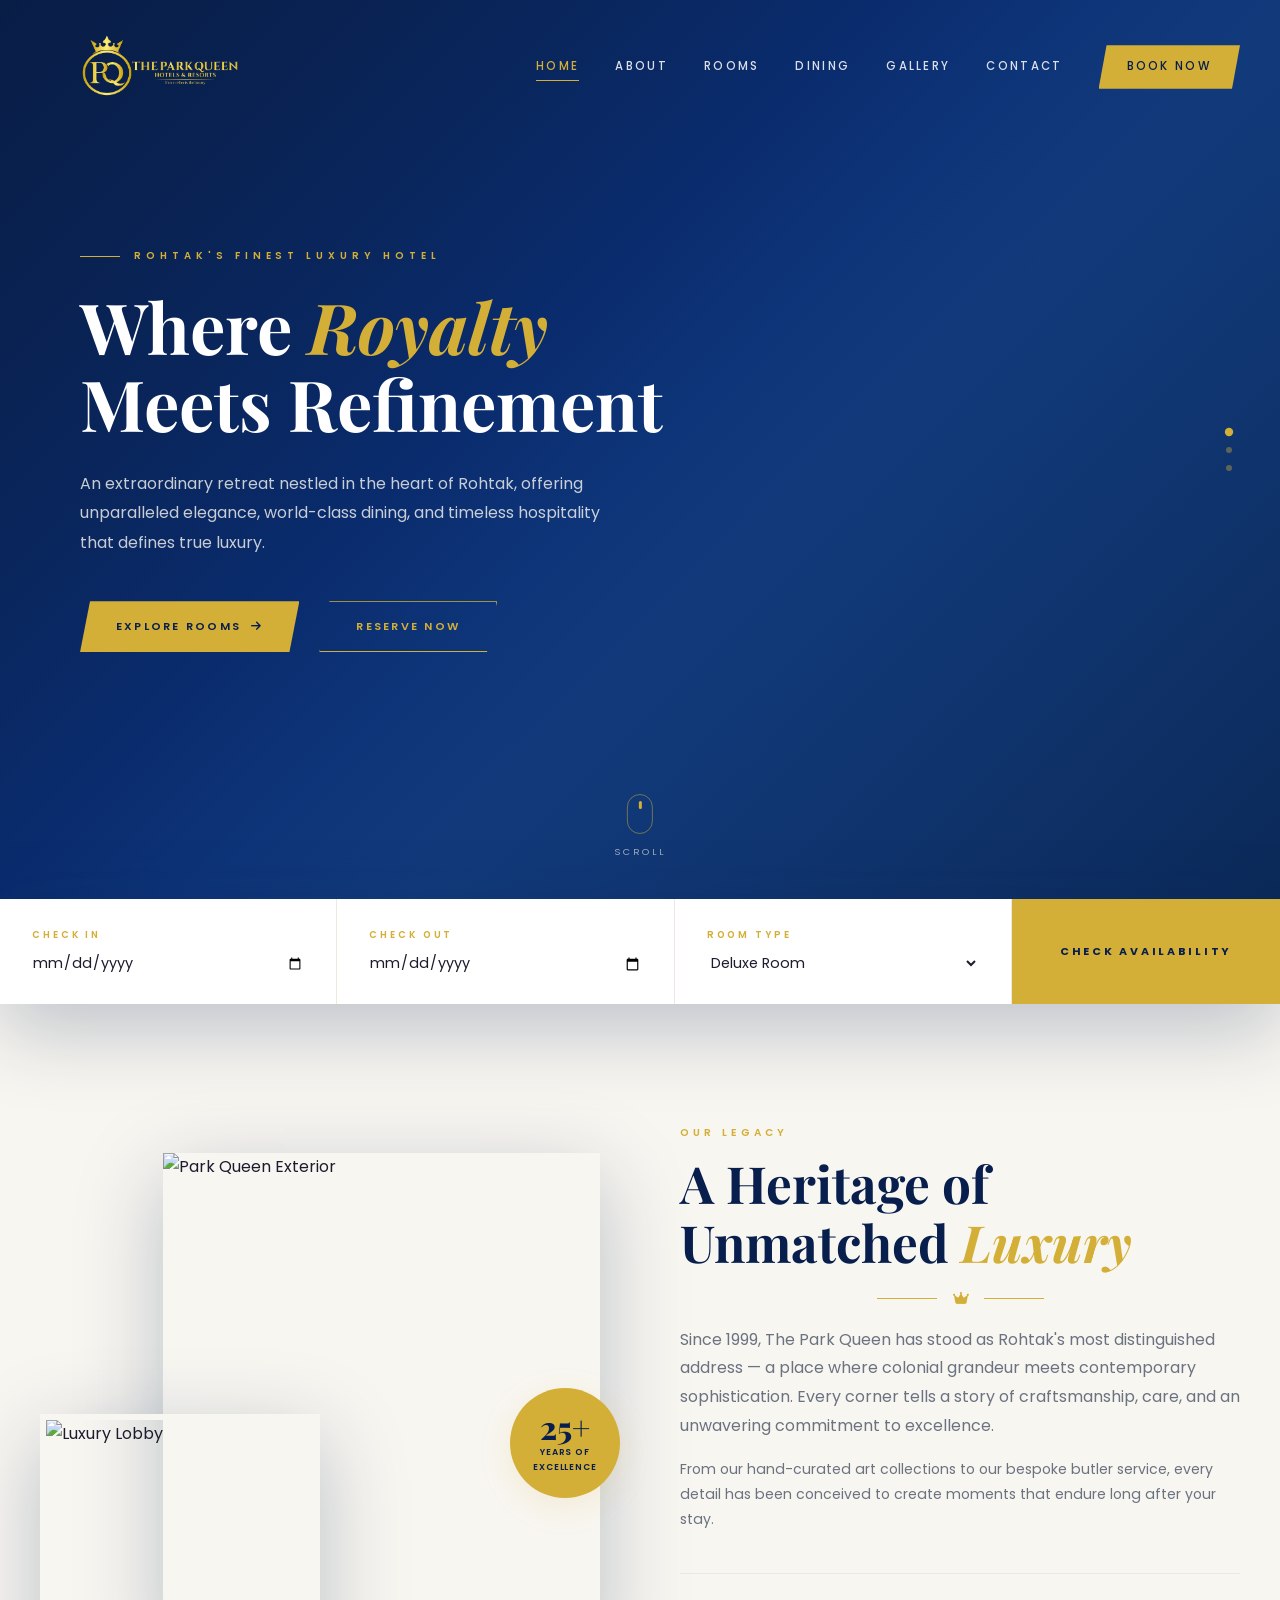
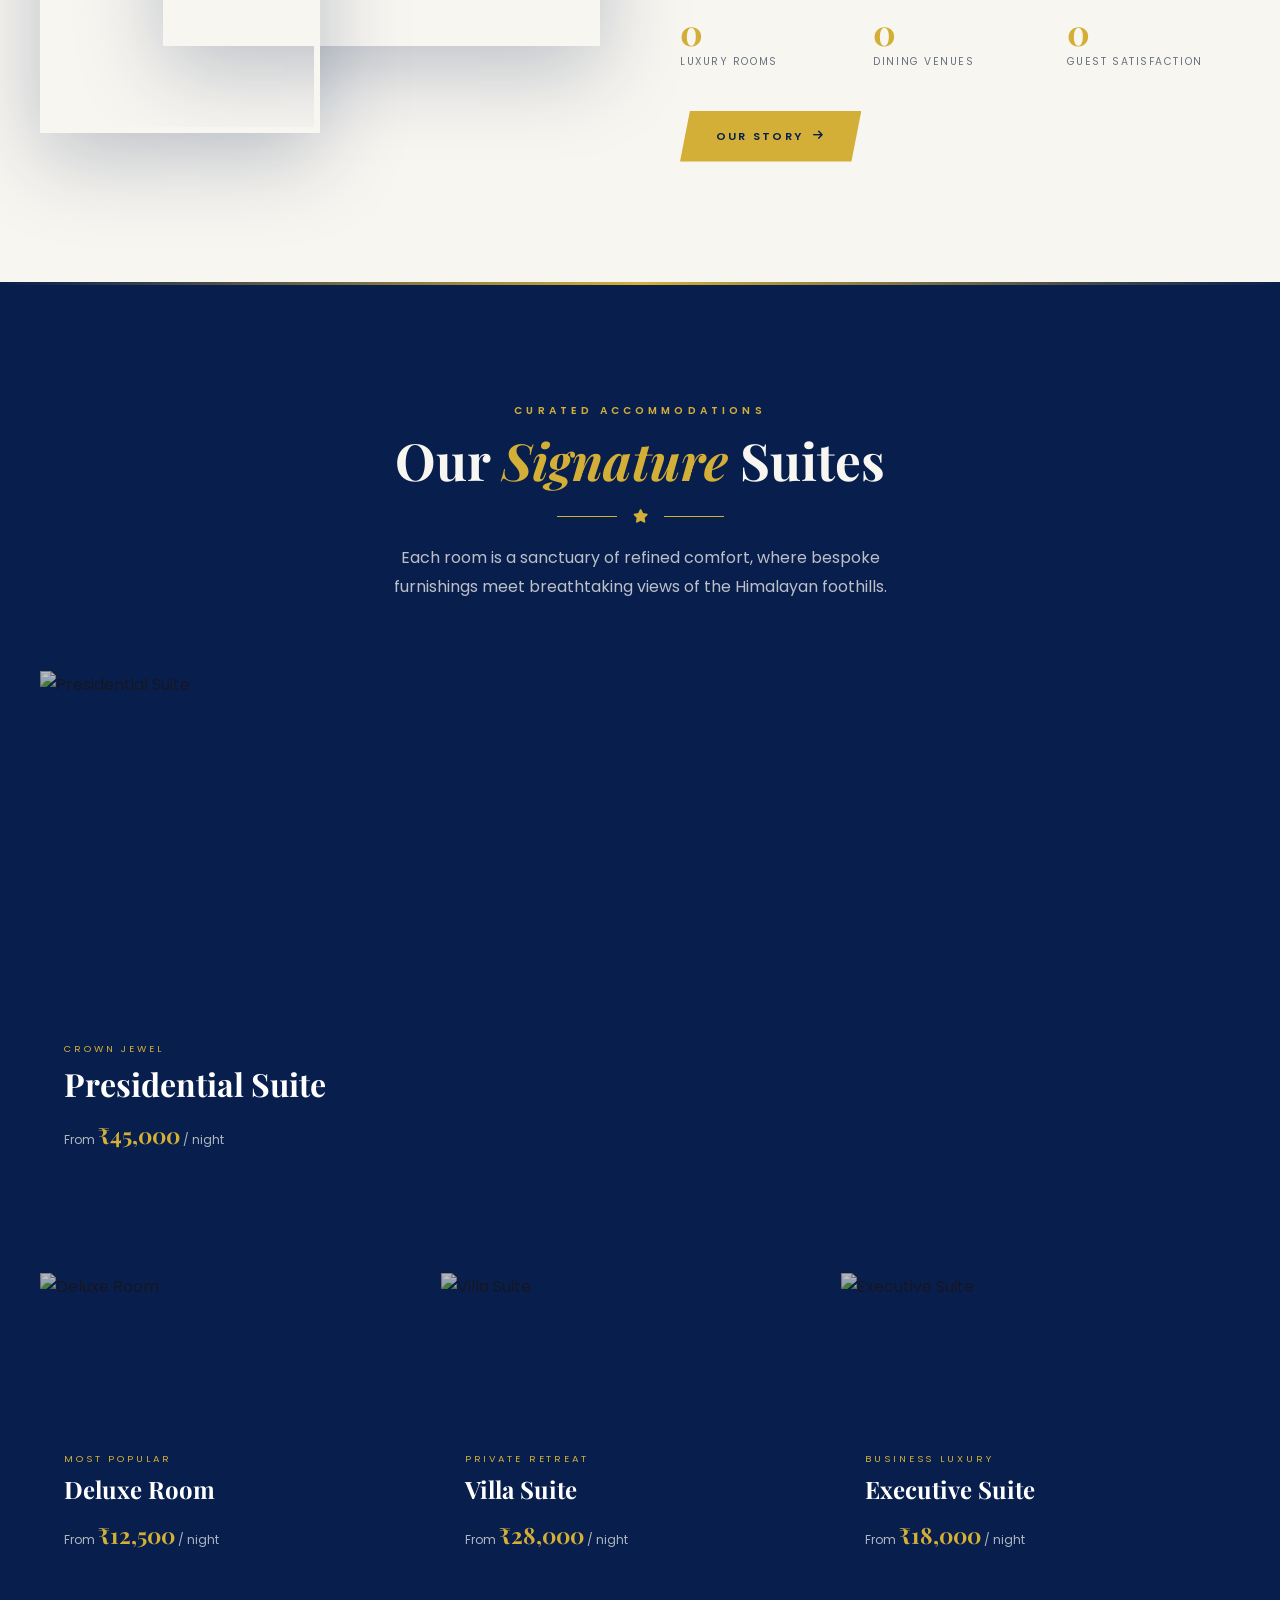
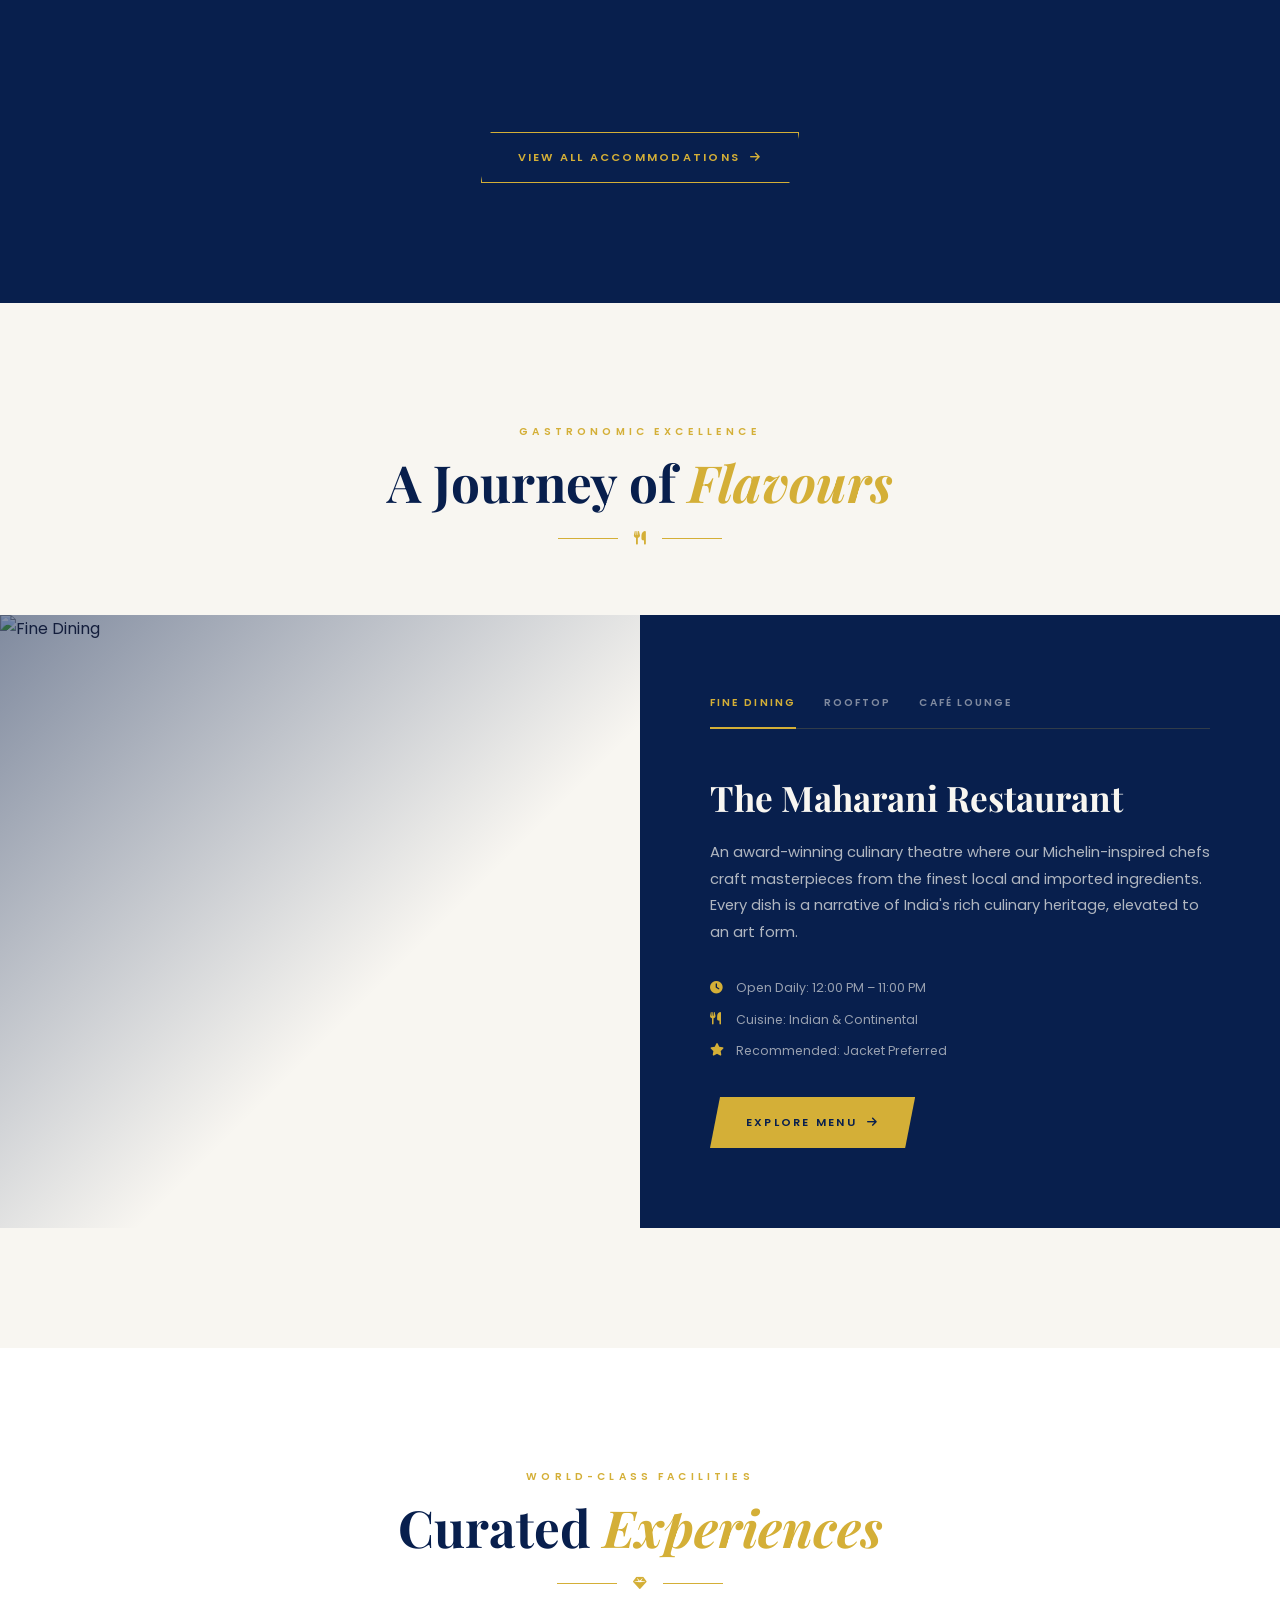
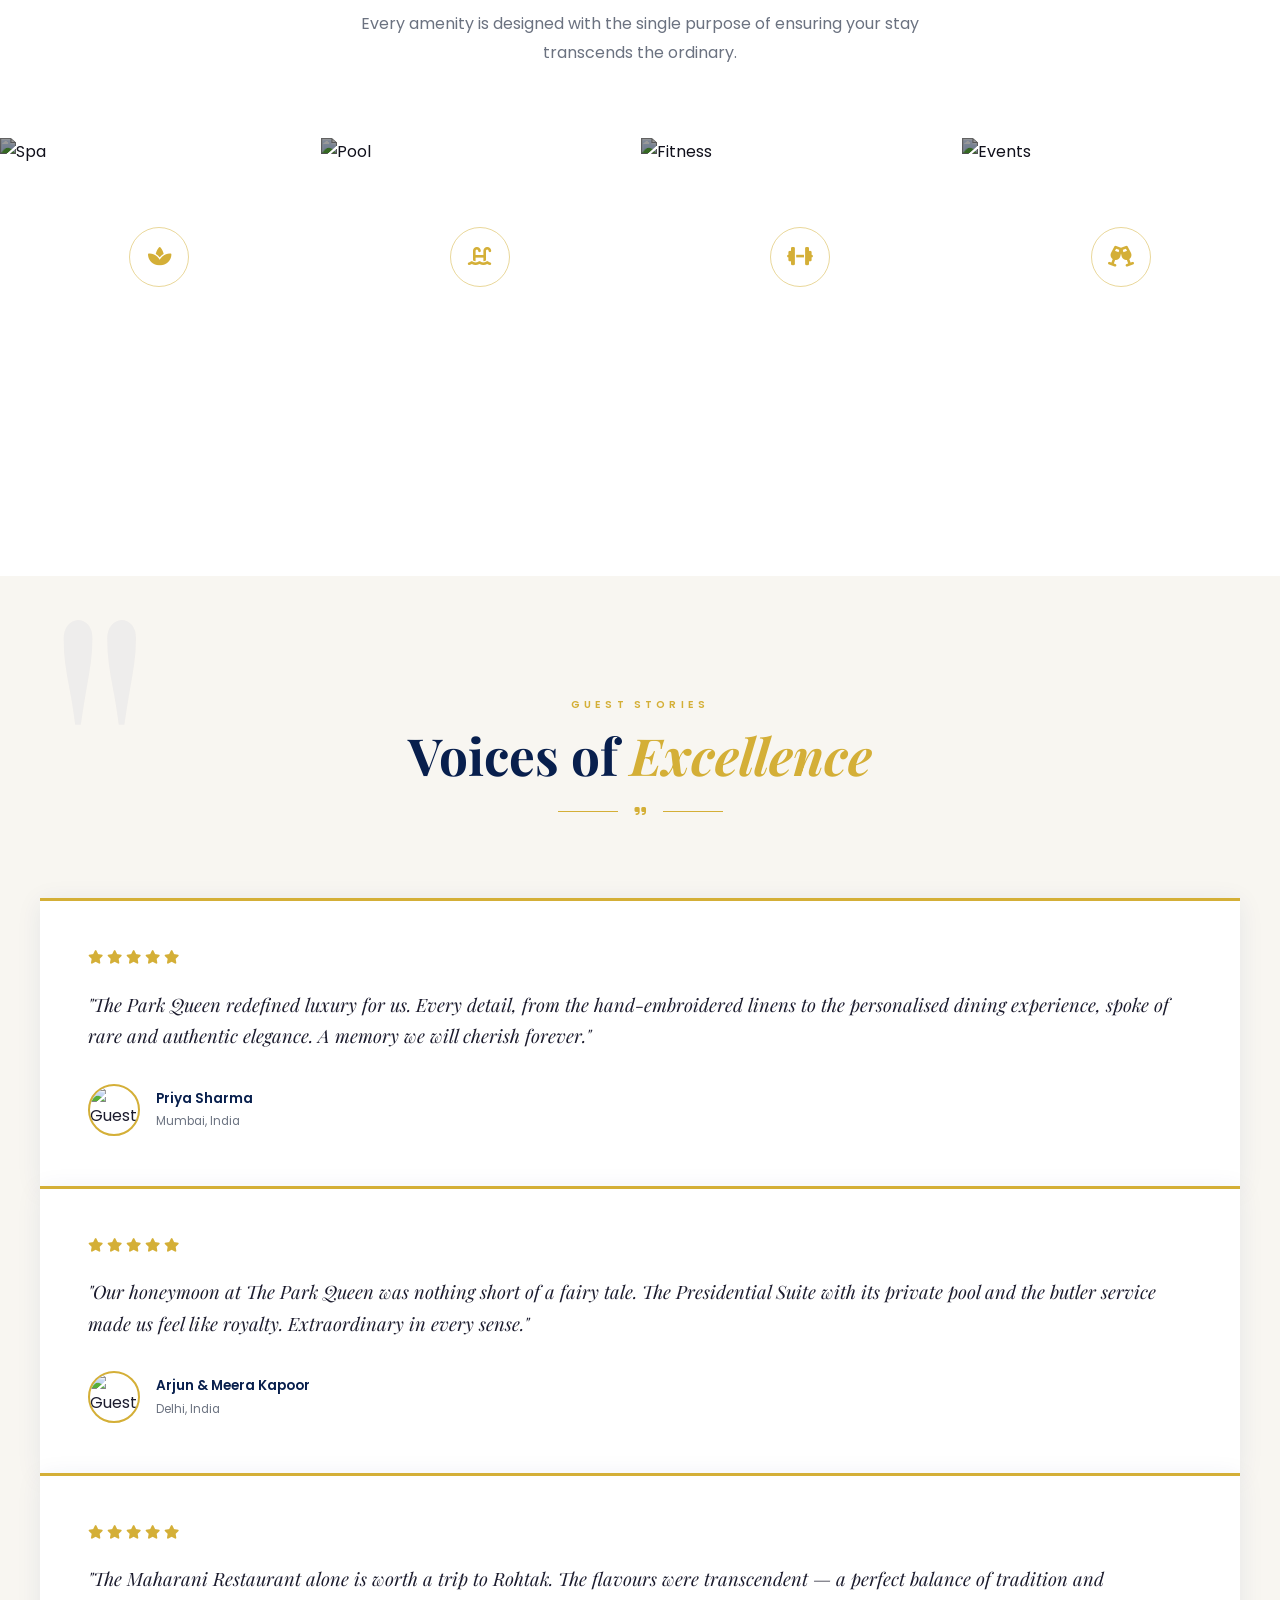
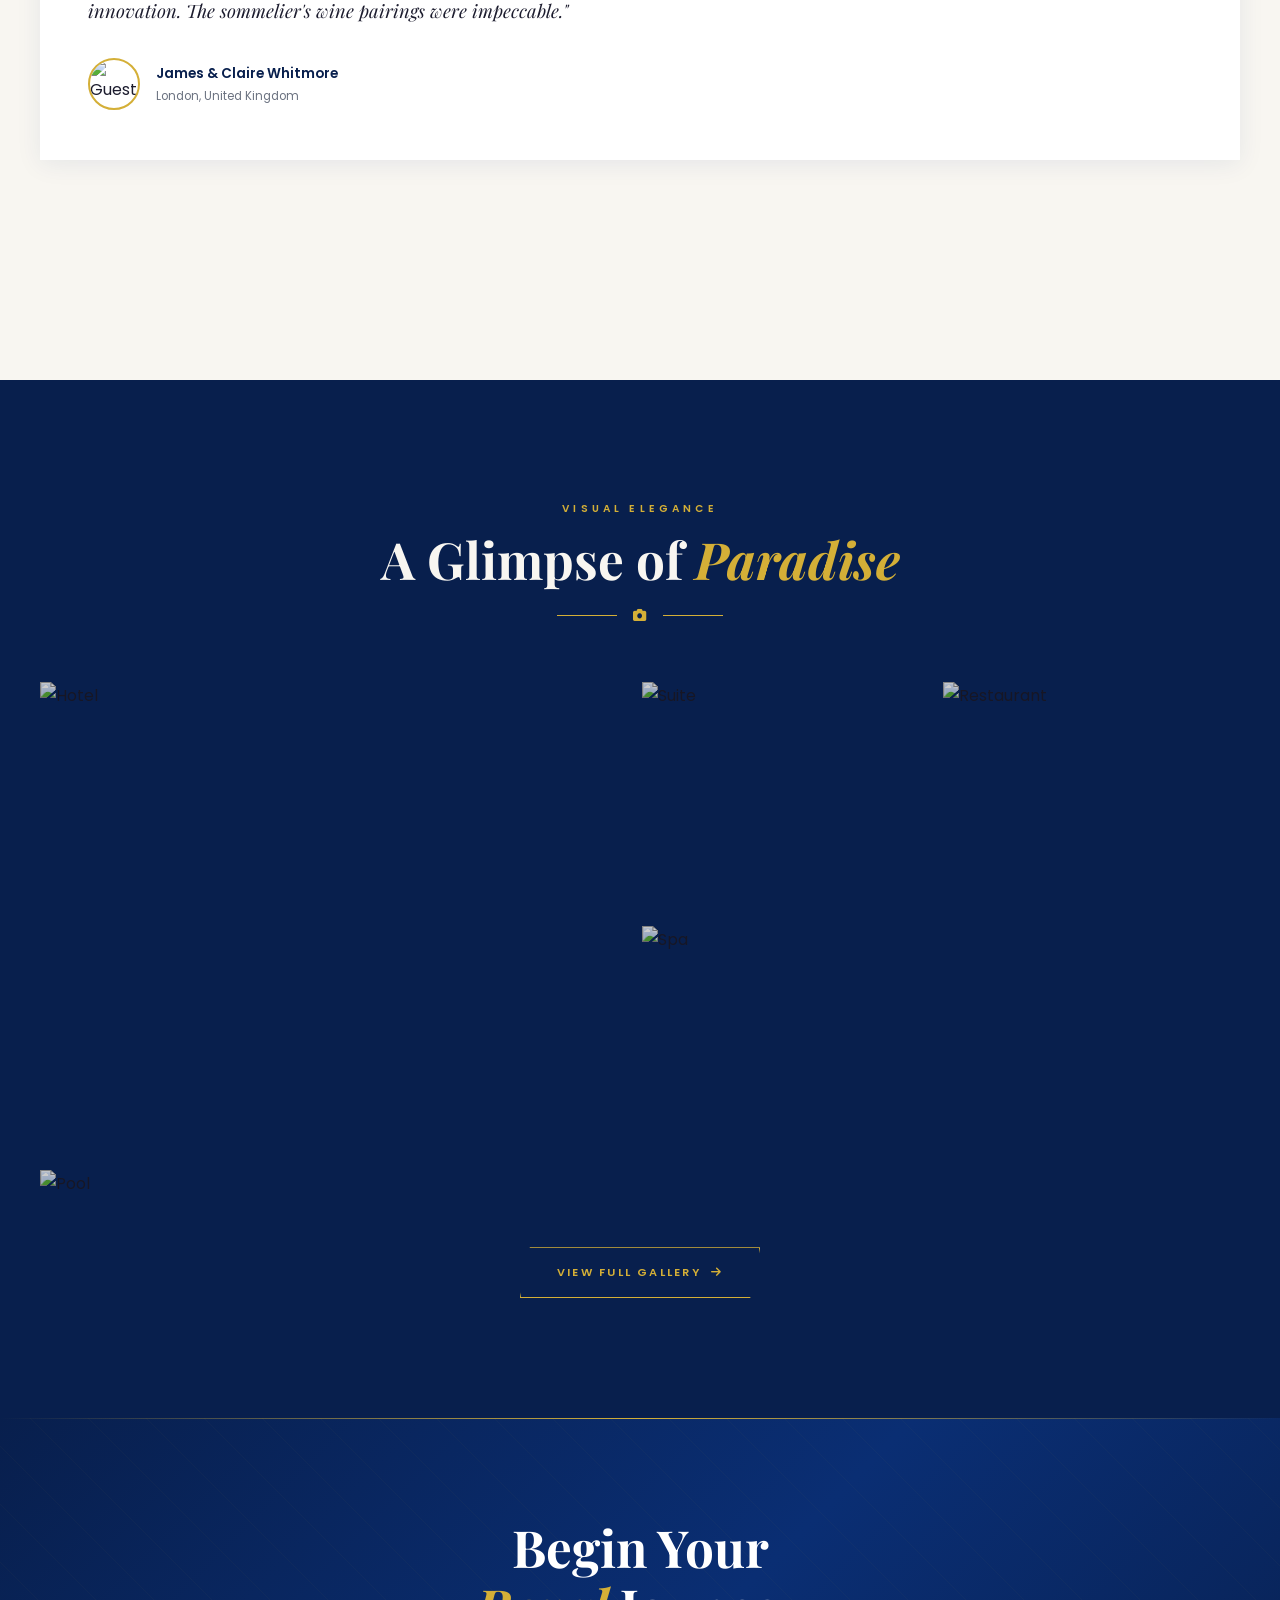
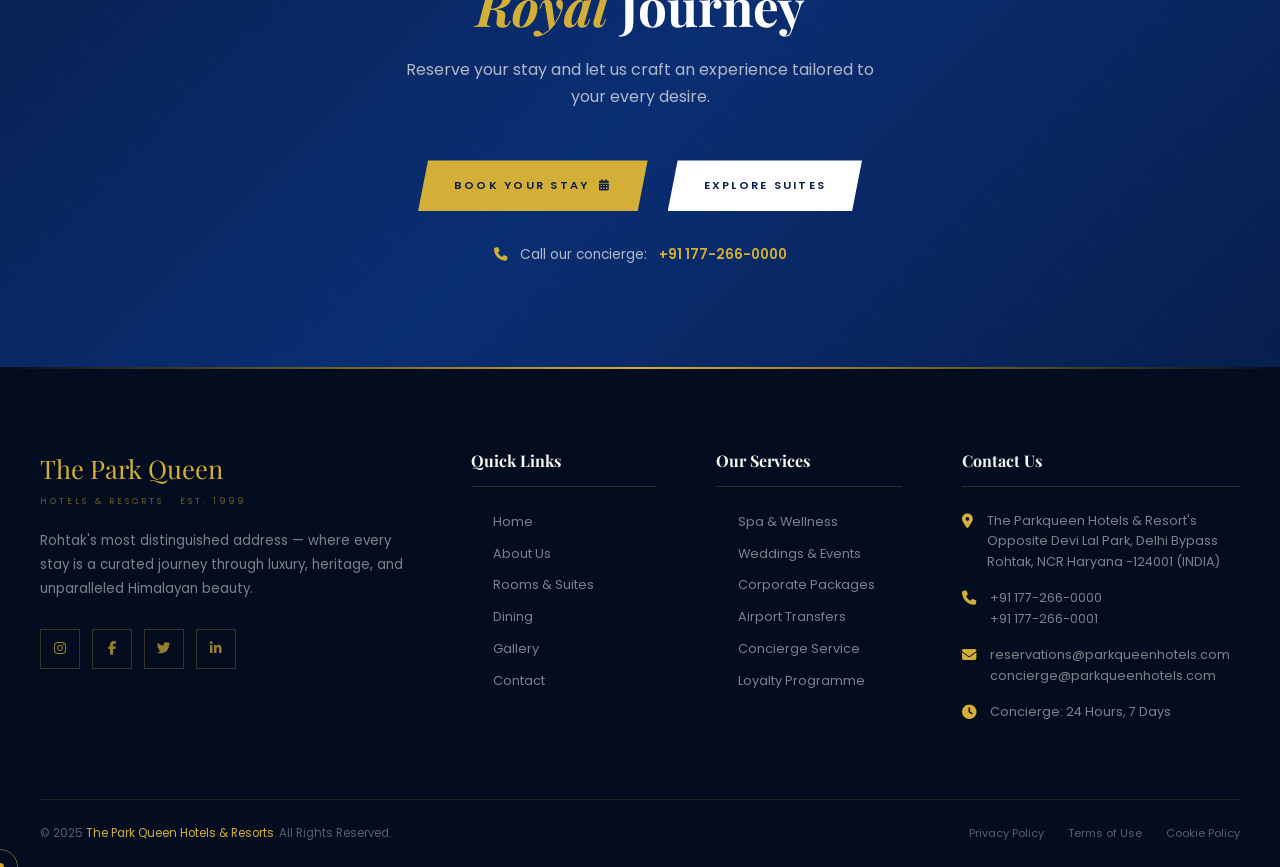
==== index2.html @ 5bf9b4c5 "adding second home apge" ====
<!doctype html>
<html lang="en">
  <head>
    <meta charset="UTF-8" />
    <meta name="viewport" content="width=device-width, initial-scale=1.0" />
    <title>
      The Park Queen Hotels & Resorts — Where Royalty Meets Refinement
    </title>
    <meta
      name="description"
      content="Experience unparalleled luxury at The Park Queen Hotels & Resorts. Premium rooms, fine dining, and world-class amenities."
    />
    <link
      rel="stylesheet"
      href="https://cdnjs.cloudflare.com/ajax/libs/font-awesome/6.5.0/css/all.min.css"
    />
    <link
      rel="stylesheet"
      href="https://cdnjs.cloudflare.com/ajax/libs/aos/2.3.4/aos.css"
    />
    <link
      rel="stylesheet"
      href="https://cdnjs.cloudflare.com/ajax/libs/Swiper/11.0.5/swiper-bundle.min.css"
    />
    <link rel="stylesheet" href="assets/css/style.css" />
  </head>
  <body>
    <!-- Loading Screen -->
    <div id="loading-screen">
      <div class="loader-logo">The Park Queen</div>
      <div class="loader-subtitle">Hotels &amp; Resorts</div>
      <div class="loader-bar-wrap"><div class="loader-bar"></div></div>
    </div>

    <!-- Scroll to Top -->
    <button id="scroll-top" aria-label="Scroll to top">
      <i class="fas fa-chevron-up"></i>
    </button>

    <!-- Lightbox -->
    <div id="lightbox" class="lightbox">
      <button class="lightbox-close"><i class="fas fa-times"></i></button>
      <img id="lightbox-img" src="" alt="Gallery" />
    </div>

    <!-- Mobile Nav -->
    <nav class="mobile-nav">
      <button class="mobile-nav-close"><i class="fas fa-times"></i></button>
      <a href="index.html">Home</a>
      <a href="about.html">About</a>
      <a href="rooms.html">Rooms</a>
      <a href="restaurant.html">Dining</a>
      <a href="gallery.html">Gallery</a>
      <a href="contact.html">Contact</a>
    </nav>

    <!-- Navigation -->
    <header class="navbar" role="banner">
      <div class="container">
        <a href="index.html" class="navbar-brand">
          <img
            src="assets/images/logo.png"
            alt="Park Queen Logo"
            class="logo-img"
          />
        </a>
        <nav class="nav-links" role="navigation">
          <a href="index.html" class="active">Home</a>
          <a href="about.html">About</a>
          <a href="rooms.html">Rooms</a>
          <a href="restaurant.html">Dining</a>
          <a href="gallery.html">Gallery</a>
          <a href="contact.html">Contact</a>
          <a href="contact.html" class="nav-book-btn"><span>Book Now</span></a>
        </nav>
        <button class="nav-hamburger" aria-label="Menu">
          <span></span><span></span><span></span>
        </button>
      </div>
    </header>

    <!-- ═══ HERO ═══════════════════════════════════════════════════ -->
    <section class="hero" id="home">
      <!-- Slide 1 -->
      <div class="hero-slide hero-slide-1" style="opacity: 1">
        <div
          class="hero-bg-img"
          style="
            background-image: url('assets/images/home/12121.jpg.jpeg');
          "
        ></div>
      </div>
      <!-- Slide 2 -->
      <!-- <div class="hero-slide hero-slide-2" style="opacity: 0">
        <div
          class="hero-bg-img"
          style="
            background-image: url(&quot;https://images.unsplash.com/photo-1571896349842-33c89424de2d?w=1920&q=85&quot;);
          "
        ></div>
      </div> -->
      <!-- Slide 3 -->
      <!-- <div class="hero-slide hero-slide-3" style="opacity: 0">
        <div
          class="hero-bg-img"
          style="
            background-image: url(&quot;https://images.unsplash.com/photo-1540541338287-41700207dee6?w=1920&q=85&quot;);
          "
        ></div>
      </div> -->

      <div class="hero-overlay"></div>

      <div class="hero-content">
        <div class="hero-eyebrow">Rohtak's Finest Luxury Hotel</div>
        <h1 class="hero-title">Where <em>Royalty</em><br />Meets Refinement</h1>
        <p class="hero-desc">
          An extraordinary retreat nestled in the heart of Rohtak, offering
          unparalleled elegance, world-class dining, and timeless hospitality
          that defines true luxury.
        </p>
        <div class="hero-actions">
          <a href="rooms.html" class="btn-gold"
            ><span>Explore Rooms</span><i class="fas fa-arrow-right"></i
          ></a>
          <a href="contact.html" class="btn-outline"
            ><span>Reserve Now</span></a
          >
        </div>
      </div>

      <!-- Dots -->
      <div class="hero-dots">
        <button class="hero-dot active" data-slide="0"></button>
        <button class="hero-dot" data-slide="1"></button>
        <button class="hero-dot" data-slide="2"></button>
      </div>

      <!-- Scroll Indicator -->
      <div class="hero-scroll-indicator">
        <div class="scroll-mouse"><div class="scroll-wheel"></div></div>
        <span>Scroll</span>
      </div>
    </section>

    <!-- ═══ BOOKING BAR ══════════════════════════════════════════ -->
    <section class="booking-bar">
      <div class="booking-bar-inner">
        <div class="booking-field">
          <label>Check In</label>
          <input type="date" id="checkin" />
        </div>
        <div class="booking-field">
          <label>Check Out</label>
          <input type="date" id="checkout" />
        </div>
        <div class="booking-field">
          <label>Room Type</label>
          <select>
            <option>Deluxe Room</option>
            <option>Executive Suite</option>
            <option>Villa Suite</option>
            <option>Presidential Suite</option>
          </select>
        </div>
        <button class="booking-submit" onclick="location.href = 'contact.html'">
          Check Availability
        </button>
      </div>
    </section>

    <!-- ═══ ABOUT PREVIEW ════════════════════════════════════════ -->
    <section class="about-preview" id="about">
      <div class="container">
        <div class="about-preview-grid">
          <div class="about-img-stack" data-aos="fade-right">
            <img
              class="about-img-main"
              src="https://images.unsplash.com/photo-1566073771259-6a8506099945?w=800&q=80"
              alt="Park Queen Exterior"
            />
            <img
              class="about-img-secondary"
              src="https://images.unsplash.com/photo-1551882547-ff40c63fe5fa?w=600&q=80"
              alt="Luxury Lobby"
            />
            <div class="about-badge">
              <span class="about-badge-num">25+</span>
              <span class="about-badge-text">Years of<br />Excellence</span>
            </div>
          </div>
          <div class="about-content" data-aos="fade-left" data-aos-delay="150">
            <span class="section-eyebrow">Our Legacy</span>
            <h2 class="section-title">
              A Heritage of <br />Unmatched
              <em style="font-style: italic; color: var(--luxury-gold)"
                >Luxury</em
              >
            </h2>
            <div class="gold-divider">
              <span></span><i class="fas fa-crown"></i><span></span>
            </div>
            <p class="section-subtitle">
              Since 1999, The Park Queen has stood as Rohtak's most
              distinguished address — a place where colonial grandeur meets
              contemporary sophistication. Every corner tells a story of
              craftsmanship, care, and an unwavering commitment to excellence.
            </p>
            <p
              style="
                font-size: 0.88rem;
                color: var(--text-muted);
                line-height: 1.8;
                margin-top: 16px;
              "
            >
              From our hand-curated art collections to our bespoke butler
              service, every detail has been conceived to create moments that
              endure long after your stay.
            </p>
            <div class="about-stats">
              <div>
                <div class="about-stat-num">
                  <span class="counter" data-target="248" data-suffix="+"
                    >0</span
                  >
                </div>
                <div class="about-stat-label">Luxury Rooms</div>
              </div>
              <div>
                <div class="about-stat-num">
                  <span class="counter" data-target="18" data-suffix="">0</span>
                </div>
                <div class="about-stat-label">Dining Venues</div>
              </div>
              <div>
                <div class="about-stat-num">
                  <span class="counter" data-target="99" data-suffix="%"
                    >0</span
                  >
                </div>
                <div class="about-stat-label">Guest Satisfaction</div>
              </div>
            </div>
            <div style="margin-top: 40px">
              <a href="about.html" class="btn-gold"
                ><span>Our Story</span><i class="fas fa-arrow-right"></i
              ></a>
            </div>
          </div>
        </div>
      </div>
    </section>

    <!-- ═══ FEATURED ROOMS ════════════════════════════════════════ -->
    <section class="rooms-section" id="rooms">
      <div class="container">
        <div class="rooms-header">
          <span class="section-eyebrow">Curated Accommodations</span>
          <h2 class="section-title light">
            Our
            <em style="font-style: italic; color: var(--luxury-gold)"
              >Signature</em
            >
            Suites
          </h2>
          <div class="gold-divider">
            <span></span><i class="fas fa-star"></i><span></span>
          </div>
          <p class="section-subtitle light" style="margin: 16px auto 0">
            Each room is a sanctuary of refined comfort, where bespoke
            furnishings meet breathtaking views of the Himalayan foothills.
          </p>
        </div>

        <div class="rooms-grid" data-aos="fade-up">
          <!-- Large Card -->
          <div class="room-card">
            <img
              class="room-img"
              src="https://images.unsplash.com/photo-1631049307264-da0ec9d70304?w=900&q=80"
              alt="Presidential Suite"
            />
            <div class="room-card-overlay">
              <span class="room-tag">Crown Jewel</span>
              <h3 class="room-name">Presidential Suite</h3>
              <div class="room-price">
                From <strong>₹45,000</strong> / night
              </div>
              <div class="room-hover-info">
                <div class="room-amenities-mini">
                  <span><i class="fas fa-bed"></i> King Bed</span>
                  <span><i class="fas fa-bath"></i> Private Pool</span>
                  <span><i class="fas fa-mountain"></i> Hill View</span>
                  <span><i class="fas fa-concierge-bell"></i> Butler</span>
                </div>
                <a
                  href="rooms.html"
                  class="btn-gold"
                  style="font-size: 0.62rem; padding: 12px 24px"
                  ><span>View Details</span></a
                >
              </div>
            </div>
          </div>
          <!-- Smaller Cards -->
          <div class="room-card">
            <img
              class="room-img"
              src="https://images.unsplash.com/photo-1590490360182-c33d57733427?w=700&q=80"
              alt="Deluxe Room"
            />
            <div class="room-card-overlay">
              <span class="room-tag">Most Popular</span>
              <h3 class="room-name">Deluxe Room</h3>
              <div class="room-price">
                From <strong>₹12,500</strong> / night
              </div>
              <div class="room-hover-info">
                <div class="room-amenities-mini">
                  <span><i class="fas fa-wifi"></i> Free WiFi</span>
                  <span><i class="fas fa-tv"></i> Smart TV</span>
                </div>
                <a
                  href="rooms.html"
                  class="btn-gold"
                  style="font-size: 0.62rem; padding: 12px 24px"
                  ><span>View Details</span></a
                >
              </div>
            </div>
          </div>
          <div class="room-card">
            <img
              class="room-img"
              src="https://images.unsplash.com/photo-1612965607446-25e1332775ae?w=700&q=80"
              alt="Villa Suite"
            />
            <div class="room-card-overlay">
              <span class="room-tag">Private Retreat</span>
              <h3 class="room-name">Villa Suite</h3>
              <div class="room-price">
                From <strong>₹28,000</strong> / night
              </div>
              <div class="room-hover-info">
                <div class="room-amenities-mini">
                  <span><i class="fas fa-water"></i> Plunge Pool</span>
                  <span><i class="fas fa-leaf"></i> Garden</span>
                </div>
                <a
                  href="rooms.html"
                  class="btn-gold"
                  style="font-size: 0.62rem; padding: 12px 24px"
                  ><span>View Details</span></a
                >
              </div>
            </div>
          </div>
          <div class="room-card">
            <img
              class="room-img"
              src="https://images.unsplash.com/photo-1596394516093-501ba68a0ba6?w=700&q=80"
              alt="Executive Suite"
            />
            <div class="room-card-overlay">
              <span class="room-tag">Business Luxury</span>
              <h3 class="room-name">Executive Suite</h3>
              <div class="room-price">
                From <strong>₹18,000</strong> / night
              </div>
              <div class="room-hover-info">
                <div class="room-amenities-mini">
                  <span><i class="fas fa-briefcase"></i> Work Desk</span>
                  <span><i class="fas fa-glass-martini"></i> Minibar</span>
                </div>
                <a
                  href="rooms.html"
                  class="btn-gold"
                  style="font-size: 0.62rem; padding: 12px 24px"
                  ><span>View Details</span></a
                >
              </div>
            </div>
          </div>
        </div>

        <div style="text-align: center; margin-top: 60px">
          <a href="rooms.html" class="btn-outline"
            ><span>View All Accommodations</span
            ><i class="fas fa-arrow-right"></i
          ></a>
        </div>
      </div>
    </section>

    <!-- ═══ RESTAURANT SHOWCASE ══════════════════════════════════ -->
    <section class="restaurant-section" id="dining">
      <div class="container-narrow">
        <div style="text-align: center" data-aos="fade-up">
          <span class="section-eyebrow">Gastronomic Excellence</span>
          <h2 class="section-title">
            A Journey of
            <em style="font-style: italic; color: var(--luxury-gold)"
              >Flavours</em
            >
          </h2>
          <div class="gold-divider">
            <span></span><i class="fas fa-utensils"></i><span></span>
          </div>
        </div>
      </div>
      <div class="restaurant-grid" data-aos="fade-up" data-aos-delay="100">
        <div class="restaurant-visual">
          <img
            class="restaurant-img"
            src="https://images.unsplash.com/photo-1414235077428-338989a2e8c0?w=900&q=80"
            alt="Fine Dining"
          />
          <div class="restaurant-visual-overlay"></div>
        </div>
        <div class="restaurant-info">
          <div class="restaurant-tabs">
            <button class="rest-tab active" data-tab="fine">Fine Dining</button>
            <button class="rest-tab" data-tab="rooftop">Rooftop</button>
            <button class="rest-tab" data-tab="cafe">Café Lounge</button>
          </div>
          <div id="tab-fine" class="rest-tab-content active">
            <h3 class="rest-tab-title">The Maharani Restaurant</h3>
            <p class="rest-tab-desc">
              An award-winning culinary theatre where our Michelin-inspired
              chefs craft masterpieces from the finest local and imported
              ingredients. Every dish is a narrative of India's rich culinary
              heritage, elevated to an art form.
            </p>
            <div class="rest-detail">
              <i class="fas fa-clock"></i> Open Daily: 12:00 PM – 11:00 PM
            </div>
            <div class="rest-detail">
              <i class="fas fa-utensils"></i> Cuisine: Indian & Continental
            </div>
            <div class="rest-detail">
              <i class="fas fa-star"></i> Recommended: Jacket Preferred
            </div>
            <div style="margin-top: 36px">
              <a href="restaurant.html" class="btn-gold"
                ><span>Explore Menu</span><i class="fas fa-arrow-right"></i
              ></a>
            </div>
          </div>
          <div id="tab-rooftop" class="rest-tab-content">
            <h3 class="rest-tab-title">Skyline Terrace</h3>
            <p class="rest-tab-desc">
              Dine under the stars with panoramic views of the Himalayan
              skyline. Our rooftop terrace offers an unforgettable experience of
              fresh mountain air, signature cocktails, and artisanal cuisine.
            </p>
            <div class="rest-detail">
              <i class="fas fa-clock"></i> Open Daily: 5:00 PM – 11:00 PM
            </div>
            <div class="rest-detail">
              <i class="fas fa-cocktail"></i> Specialty: Cocktails & Grills
            </div>
            <div class="rest-detail">
              <i class="fas fa-mountain"></i> View: Himalayan Panorama
            </div>
            <div style="margin-top: 36px">
              <a href="restaurant.html" class="btn-gold"
                ><span>Make Reservation</span><i class="fas fa-arrow-right"></i
              ></a>
            </div>
          </div>
          <div id="tab-cafe" class="rest-tab-content">
            <h3 class="rest-tab-title">The Queen's Parlour</h3>
            <p class="rest-tab-desc">
              A refined sanctuary for leisurely breakfasts, afternoon teas, and
              light bites. Savour artisanal pastries, rare teas from the gardens
              of Darjeeling, and freshly ground single-origin coffees.
            </p>
            <div class="rest-detail">
              <i class="fas fa-clock"></i> Open Daily: 7:00 AM – 9:00 PM
            </div>
            <div class="rest-detail">
              <i class="fas fa-coffee"></i> Specialty: Artisan Coffee & Tea
            </div>
            <div class="rest-detail">
              <i class="fas fa-bread-slice"></i> Fresh Pastries All Day
            </div>
            <div style="margin-top: 36px">
              <a href="restaurant.html" class="btn-gold"
                ><span>View Menu</span><i class="fas fa-arrow-right"></i
              ></a>
            </div>
          </div>
        </div>
      </div>
    </section>

    <!-- ═══ AMENITIES ════════════════════════════════════════════ -->
    <section class="amenities-section">
      <div class="container" style="text-align: center" data-aos="fade-up">
        <span class="section-eyebrow">World-Class Facilities</span>
        <h2 class="section-title">
          Curated
          <em style="font-style: italic; color: var(--luxury-gold)"
            >Experiences</em
          >
        </h2>
        <div class="gold-divider">
          <span></span><i class="fas fa-gem"></i><span></span>
        </div>
        <p
          class="section-subtitle"
          style="margin: 16px auto 0; text-align: center"
        >
          Every amenity is designed with the single purpose of ensuring your
          stay transcends the ordinary.
        </p>
      </div>
      <div
        class="amenities-grid"
        data-aos="fade-up"
        data-aos-delay="100"
        style="margin-top: 70px"
      >
        <div class="amenity-card">
          <img
            class="amenity-img"
            src="https://images.unsplash.com/photo-1544161515-4ab6ce6db874?w=600&q=80"
            alt="Spa"
          />
          <div class="amenity-overlay">
            <div class="amenity-icon"><i class="fas fa-spa"></i></div>
            <h3 class="amenity-name">Royal Spa</h3>
            <p class="amenity-desc">
              Ancient Ayurvedic therapies blended with contemporary wellness
              rituals.
            </p>
          </div>
        </div>
        <div class="amenity-card">
          <img
            class="amenity-img"
            src="https://images.unsplash.com/photo-1571019613454-1cb2f99b2d8b?w=600&q=80"
            alt="Pool"
          />
          <div class="amenity-overlay">
            <div class="amenity-icon"><i class="fas fa-swimming-pool"></i></div>
            <h3 class="amenity-name">Infinity Pool</h3>
            <p class="amenity-desc">
              A temperature-controlled pool with breathtaking Himalayan vistas.
            </p>
          </div>
        </div>
        <div class="amenity-card">
          <img
            class="amenity-img"
            src="https://images.unsplash.com/photo-1534438327276-14e5300c3a48?w=600&q=80"
            alt="Fitness"
          />
          <div class="amenity-overlay">
            <div class="amenity-icon"><i class="fas fa-dumbbell"></i></div>
            <h3 class="amenity-name">Fitness Studio</h3>
            <p class="amenity-desc">
              State-of-the-art equipment with personal trainers available 24/7.
            </p>
          </div>
        </div>
        <div class="amenity-card">
          <img
            class="amenity-img"
            src="https://images.unsplash.com/photo-1497366216548-37526070297c?w=600&q=80"
            alt="Events"
          />
          <div class="amenity-overlay">
            <div class="amenity-icon"><i class="fas fa-glass-cheers"></i></div>
            <h3 class="amenity-name">Grand Ballroom</h3>
            <p class="amenity-desc">
              Majestic event spaces for weddings, galas, and corporate
              celebrations.
            </p>
          </div>
        </div>
      </div>
    </section>

    <!-- ═══ TESTIMONIALS ════════════════════════════════════════ -->
    <section class="testimonials-section">
      <div class="container" data-aos="fade-up">
        <div style="text-align: center">
          <span class="section-eyebrow">Guest Stories</span>
          <h2 class="section-title">
            Voices of
            <em style="font-style: italic; color: var(--luxury-gold)"
              >Excellence</em
            >
          </h2>
          <div class="gold-divider">
            <span></span><i class="fas fa-quote-right"></i><span></span>
          </div>
        </div>
        <div class="testimonials-swiper swiper">
          <div class="swiper-wrapper">
            <div class="swiper-slide">
              <div class="testimonial-card">
                <div class="testimonial-stars">
                  <i class="fas fa-star"></i><i class="fas fa-star"></i
                  ><i class="fas fa-star"></i><i class="fas fa-star"></i
                  ><i class="fas fa-star"></i>
                </div>
                <p class="testimonial-text">
                  "The Park Queen redefined luxury for us. Every detail, from
                  the hand-embroidered linens to the personalised dining
                  experience, spoke of rare and authentic elegance. A memory we
                  will cherish forever."
                </p>
                <div class="testimonial-author">
                  <img
                    class="testimonial-avatar"
                    src="https://images.unsplash.com/photo-1494790108377-be9c29b29330?w=100&q=80"
                    alt="Guest"
                  />
                  <div>
                    <div class="testimonial-name">Priya Sharma</div>
                    <div class="testimonial-origin">Mumbai, India</div>
                  </div>
                </div>
              </div>
            </div>
            <div class="swiper-slide">
              <div class="testimonial-card">
                <div class="testimonial-stars">
                  <i class="fas fa-star"></i><i class="fas fa-star"></i
                  ><i class="fas fa-star"></i><i class="fas fa-star"></i
                  ><i class="fas fa-star"></i>
                </div>
                <p class="testimonial-text">
                  "Our honeymoon at The Park Queen was nothing short of a fairy
                  tale. The Presidential Suite with its private pool and the
                  butler service made us feel like royalty. Extraordinary in
                  every sense."
                </p>
                <div class="testimonial-author">
                  <img
                    class="testimonial-avatar"
                    src="https://images.unsplash.com/photo-1507003211169-0a1dd7228f2d?w=100&q=80"
                    alt="Guest"
                  />
                  <div>
                    <div class="testimonial-name">Arjun & Meera Kapoor</div>
                    <div class="testimonial-origin">Delhi, India</div>
                  </div>
                </div>
              </div>
            </div>
            <div class="swiper-slide">
              <div class="testimonial-card">
                <div class="testimonial-stars">
                  <i class="fas fa-star"></i><i class="fas fa-star"></i
                  ><i class="fas fa-star"></i><i class="fas fa-star"></i
                  ><i class="fas fa-star"></i>
                </div>
                <p class="testimonial-text">
                  "The Maharani Restaurant alone is worth a trip to Rohtak. The
                  flavours were transcendent — a perfect balance of tradition
                  and innovation. The sommelier's wine pairings were
                  impeccable."
                </p>
                <div class="testimonial-author">
                  <img
                    class="testimonial-avatar"
                    src="https://images.unsplash.com/photo-1557862921-37829c790f19?w=100&q=80"
                    alt="Guest"
                  />
                  <div>
                    <div class="testimonial-name">James & Claire Whitmore</div>
                    <div class="testimonial-origin">London, United Kingdom</div>
                  </div>
                </div>
              </div>
            </div>
          </div>
          <div
            class="swiper-pagination"
            style="margin-top: 40px; position: relative"
          ></div>
        </div>
      </div>
    </section>

    <!-- ═══ GALLERY PREVIEW ══════════════════════════════════════ -->
    <section class="gallery-preview">
      <div class="container" data-aos="fade-up">
        <div style="text-align: center">
          <span class="section-eyebrow">Visual Elegance</span>
          <h2 class="section-title light">
            A Glimpse of
            <em style="font-style: italic; color: var(--luxury-gold)"
              >Paradise</em
            >
          </h2>
          <div class="gold-divider">
            <span></span><i class="fas fa-camera"></i><span></span>
          </div>
        </div>
        <div class="gallery-grid">
          <div
            class="gallery-item"
            data-lightbox="https://images.unsplash.com/photo-1566073771259-6a8506099945?w=1200&q=90"
          >
            <img
              class="gallery-img"
              src="https://images.unsplash.com/photo-1566073771259-6a8506099945?w=900&q=80"
              alt="Hotel"
            />
            <div class="gallery-item-overlay">
              <div class="gallery-zoom-icon">
                <i class="fas fa-expand-alt"></i>
              </div>
            </div>
          </div>
          <div
            class="gallery-item"
            data-lightbox="https://images.unsplash.com/photo-1631049307264-da0ec9d70304?w=1200&q=90"
          >
            <img
              class="gallery-img"
              src="https://images.unsplash.com/photo-1631049307264-da0ec9d70304?w=600&q=80"
              alt="Suite"
            />
            <div class="gallery-item-overlay">
              <div class="gallery-zoom-icon">
                <i class="fas fa-expand-alt"></i>
              </div>
            </div>
          </div>
          <div
            class="gallery-item"
            data-lightbox="https://images.unsplash.com/photo-1414235077428-338989a2e8c0?w=1200&q=90"
          >
            <img
              class="gallery-img"
              src="https://images.unsplash.com/photo-1414235077428-338989a2e8c0?w=600&q=80"
              alt="Restaurant"
            />
            <div class="gallery-item-overlay">
              <div class="gallery-zoom-icon">
                <i class="fas fa-expand-alt"></i>
              </div>
            </div>
          </div>
          <div
            class="gallery-item"
            data-lightbox="https://images.unsplash.com/photo-1544161515-4ab6ce6db874?w=1200&q=90"
          >
            <img
              class="gallery-img"
              src="https://images.unsplash.com/photo-1544161515-4ab6ce6db874?w=600&q=80"
              alt="Spa"
            />
            <div class="gallery-item-overlay">
              <div class="gallery-zoom-icon">
                <i class="fas fa-expand-alt"></i>
              </div>
            </div>
          </div>
          <div
            class="gallery-item"
            data-lightbox="https://images.unsplash.com/photo-1571019613454-1cb2f99b2d8b?w=1200&q=90"
          >
            <img
              class="gallery-img"
              src="https://images.unsplash.com/photo-1571019613454-1cb2f99b2d8b?w=600&q=80"
              alt="Pool"
            />
            <div class="gallery-item-overlay">
              <div class="gallery-zoom-icon">
                <i class="fas fa-expand-alt"></i>
              </div>
            </div>
          </div>
        </div>
        <div style="text-align: center; margin-top: 50px">
          <a href="gallery.html" class="btn-outline"
            ><span>View Full Gallery</span><i class="fas fa-arrow-right"></i
          ></a>
        </div>
      </div>
    </section>

    <!-- ═══ CTA ══════════════════════════════════════════════════ -->
    <section class="cta-section">
      <div class="container-narrow" data-aos="fade-up">
        <h2 class="cta-title">
          Begin Your<br /><em
            style="font-style: italic; color: var(--luxury-gold)"
            >Royal</em
          >
          Journey
        </h2>
        <p class="cta-subtitle">
          Reserve your stay and let us craft an experience tailored to your
          every desire.
        </p>
        <div class="cta-actions">
          <a href="contact.html" class="btn-gold"
            ><span>Book Your Stay</span><i class="fas fa-calendar-alt"></i
          ></a>
          <a href="rooms.html" class="btn-white"><span>Explore Suites</span></a>
        </div>
        <div class="cta-phone">
          <i class="fas fa-phone"></i> Call our concierge:
          <a href="tel:+911772660000">+91 177-266-0000</a>
        </div>
      </div>
    </section>

    <!-- ═══ FOOTER ═══════════════════════════════════════════════ -->
    <footer class="footer">
      <div class="container">
        <div class="footer-grid">
          <div>
            <div class="footer-brand-name">The Park Queen</div>
            <div class="footer-brand-tag">Hotels &amp; Resorts · Est. 1999</div>
            <p class="footer-about">
              Rohtak's most distinguished address — where every stay is a
              curated journey through luxury, heritage, and unparalleled
              Himalayan beauty.
            </p>
            <div class="footer-socials">
              <a class="footer-social" href="#" aria-label="Instagram"
                ><i class="fab fa-instagram"></i
              ></a>
              <a class="footer-social" href="#" aria-label="Facebook"
                ><i class="fab fa-facebook-f"></i
              ></a>
              <a class="footer-social" href="#" aria-label="Twitter"
                ><i class="fab fa-twitter"></i
              ></a>
              <a class="footer-social" href="#" aria-label="LinkedIn"
                ><i class="fab fa-linkedin-in"></i
              ></a>
            </div>
          </div>
          <div>
            <h4 class="footer-col-title">Quick Links</h4>
            <ul class="footer-links">
              <li><a href="index.html">Home</a></li>
              <li><a href="about.html">About Us</a></li>
              <li><a href="rooms.html">Rooms & Suites</a></li>
              <li><a href="restaurant.html">Dining</a></li>
              <li><a href="gallery.html">Gallery</a></li>
              <li><a href="contact.html">Contact</a></li>
            </ul>
          </div>
          <div>
            <h4 class="footer-col-title">Our Services</h4>
            <ul class="footer-links">
              <li><a href="#">Spa & Wellness</a></li>
              <li><a href="#">Weddings & Events</a></li>
              <li><a href="#">Corporate Packages</a></li>
              <li><a href="#">Airport Transfers</a></li>
              <li><a href="#">Concierge Service</a></li>
              <li><a href="#">Loyalty Programme</a></li>
            </ul>
          </div>
          <div>
            <h4 class="footer-col-title">Contact Us</h4>
            <div class="footer-contact-item">
              <i class="fas fa-map-marker-alt"></i>
              <span>
                The Parkqueen Hotels & Resort's Opposite Devi Lal Park, Delhi
                Bypass Rohtak, NCR Haryana -124001 (INDIA)</span
              >
            </div>
            <div class="footer-contact-item">
              <i class="fas fa-phone"></i>
              <span>+91 177-266-0000<br />+91 177-266-0001</span>
            </div>
            <div class="footer-contact-item">
              <i class="fas fa-envelope"></i>
              <span
                >reservations@parkqueenhotels.com<br />concierge@parkqueenhotels.com</span
              >
            </div>
            <div class="footer-contact-item">
              <i class="fas fa-clock"></i>
              <span>Concierge: 24 Hours, 7 Days</span>
            </div>
          </div>
        </div>
        <div class="footer-bottom">
          <div class="footer-copy">
            &copy; 2025 <span>The Park Queen Hotels & Resorts</span>. All Rights
            Reserved.
          </div>
          <div class="footer-bottom-links">
            <a href="#">Privacy Policy</a>
            <a href="#">Terms of Use</a>
            <a href="#">Cookie Policy</a>
          </div>
        </div>
      </div>
    </footer>

    <!-- Scripts -->
    <script src="https://cdnjs.cloudflare.com/ajax/libs/gsap/3.12.5/gsap.min.js"></script>
    <script src="https://cdnjs.cloudflare.com/ajax/libs/gsap/3.12.5/ScrollTrigger.min.js"></script>
    <script src="https://cdnjs.cloudflare.com/ajax/libs/aos/2.3.4/aos.js"></script>
    <script src="https://cdnjs.cloudflare.com/ajax/libs/Swiper/11.0.5/swiper-bundle.min.js"></script>
    <script src="assets/js/main.js"></script>
  </body>
</html>
---- assets/css/style.css ----
/* ============================================================
   THE PARK QUEEN HOTELS & RESORTS — Premium Stylesheet
   ============================================================ */

@import url('https://fonts.googleapis.com/css2?family=Playfair+Display:ital,wght@0,400;0,500;0,600;0,700;0,800;1,400;1,600&family=Poppins:wght@200;300;400;500;600&display=swap');

/* ─── CSS Variables ─────────────────────────────────────────── */
:root {
  --royal-blue: #0A2E73;
  --luxury-gold: #D4AF37;
  --gold-light: #E8CB6A;
  --gold-dark: #A88B20;
  --navy: #081F4D;
  --ivory: #F8F6F1;
  --ivory-dark: #EDE9E0;
  --white: #ffffff;
  --charcoal: #1a1a2e;
  --text-dark: #1C1C2E;
  --text-muted: #6B7280;
  --text-light: #9CA3AF;
  --glass-bg: rgba(255,255,255,0.08);
  --glass-border: rgba(212,175,55,0.2);
  --shadow-gold: 0 8px 32px rgba(212,175,55,0.15);
  --shadow-deep: 0 24px 80px rgba(8,31,77,0.25);
  --shadow-card: 0 4px 24px rgba(10,46,115,0.08);
  --transition: all 0.45s cubic-bezier(0.23, 1, 0.32, 1);
  --transition-fast: all 0.25s ease;
  --font-heading: 'Playfair Display', Georgia, serif;
  --font-body: 'Poppins', sans-serif;
  --border-radius: 2px;
  --section-padding: 120px 0;
}

/* ─── Reset & Base ──────────────────────────────────────────── */
*, *::before, *::after { margin: 0; padding: 0; box-sizing: border-box; }
html { scroll-behavior: smooth; font-size: 16px; }

body {
  font-family: var(--font-body);
  background: var(--ivory);
  color: var(--text-dark);
  overflow-x: hidden;
  line-height: 1.7;
}

body.loading { overflow: hidden; }

::selection { background: var(--luxury-gold); color: var(--navy); }

img { max-width: 100%; height: auto; display: block; }
a { text-decoration: none; color: inherit; }
ul { list-style: none; }

/* ─── Loading Screen ────────────────────────────────────────── */
#loading-screen {
  position: fixed;
  inset: 0;
  background: var(--navy);
  z-index: 99999;
  display: flex;
  flex-direction: column;
  align-items: center;
  justify-content: center;
  transition: opacity 0.8s ease, visibility 0.8s ease;
}

#loading-screen.hide {
  opacity: 0;
  visibility: hidden;
  pointer-events: none;
}

.loader-logo {
  font-family: var(--font-heading);
  font-size: clamp(1.5rem, 4vw, 2.5rem);
  color: var(--luxury-gold);
  letter-spacing: 0.15em;
  text-transform: uppercase;
  margin-bottom: 40px;
  opacity: 0;
  animation: fadeInUp 0.8s ease 0.3s forwards;
}

.loader-subtitle {
  font-family: var(--font-body);
  font-size: 0.65rem;
  color: rgba(212,175,55,0.6);
  letter-spacing: 0.4em;
  text-transform: uppercase;
  margin-top: -30px;
  margin-bottom: 50px;
  opacity: 0;
  animation: fadeInUp 0.8s ease 0.5s forwards;
}

.loader-bar-wrap {
  width: 200px;
  height: 1px;
  background: rgba(212,175,55,0.2);
  position: relative;
  overflow: hidden;
}

.loader-bar {
  position: absolute;
  left: 0; top: 0;
  height: 100%;
  background: var(--luxury-gold);
  animation: loadBar 2s ease forwards;
}

@keyframes loadBar {
  0% { width: 0; }
  100% { width: 100%; }
}

/* ─── Scroll to Top ─────────────────────────────────────────── */
#scroll-top {
  position: fixed;
  bottom: 36px;
  right: 36px;
  width: 52px;
  height: 52px;
  background: var(--luxury-gold);
  color: var(--navy);
  border: none;
  cursor: pointer;
  display: flex;
  align-items: center;
  justify-content: center;
  font-size: 1.1rem;
  z-index: 999;
  opacity: 0;
  transform: translateY(20px);
  transition: var(--transition-fast);
  clip-path: polygon(50% 0%, 100% 25%, 100% 75%, 50% 100%, 0% 75%, 0% 25%);
}

#scroll-top.visible { opacity: 1; transform: translateY(0); }
#scroll-top:hover { background: var(--gold-dark); }

/* ─── Navigation ────────────────────────────────────────────── */
.navbar {
  position: fixed;
  top: 0;
  left: 0;
  right: 0;
  z-index: 9000;
  padding: 24px 0;
  transition: var(--transition);
  background: transparent;
}

.navbar.scrolled {
  background: rgba(8,31,77,0.97);
  padding: 14px 0;
  backdrop-filter: blur(20px);
  -webkit-backdrop-filter: blur(20px);
  box-shadow: 0 4px 30px rgba(0,0,0,0.3);
}

.navbar .container {
  display: flex;
  align-items: center;
  justify-content: space-between;
  max-width: 1400px;
  margin: 0 auto;
  padding: 0 40px;
}

.navbar-brand {
  display: flex;
  flex-direction: column;
  align-items: flex-start;
}

.logo-img {
  height: 70px;
  width: auto;
  
  transition: var(--transition-fast);
}

.navbar-brand {
  display: flex;
  align-items: center;
  padding: 8px 0;
}

.nav-links {
  display: flex;
  align-items: center;
  gap: 36px;
}

.nav-links a {
  font-family: var(--font-body);
  font-size: 0.72rem;
  font-weight: 500;
  letter-spacing: 0.2em;
  text-transform: uppercase;
  color: rgba(255,255,255,0.85);
  position: relative;
  transition: var(--transition-fast);
}

.nav-links a::after {
  content: '';
  position: absolute;
  bottom: -4px;
  left: 0;
  width: 0;
  height: 1px;
  background: var(--luxury-gold);
  transition: var(--transition-fast);
}

.nav-links a:hover { color: var(--luxury-gold); }
.nav-links a:hover::after { width: 100%; }
.nav-links a.active { color: var(--luxury-gold); }
.nav-links a.active::after { width: 100%; }

.nav-book-btn {
  font-family: var(--font-body);
  font-size: 0.68rem;
  font-weight: 600;
  letter-spacing: 0.2em;
  text-transform: uppercase;
  color: var(--navy) !important;
  background: var(--luxury-gold);
  padding: 12px 28px;
  border: none;
  cursor: pointer;
  transition: var(--transition-fast);
  clip-path: polygon(8px 0%, 100% 0%, calc(100% - 8px) 100%, 0% 100%);
}

.nav-book-btn::after { display: none !important; }
.nav-book-btn:hover { background: var(--gold-dark); color: var(--white) !important; }

.nav-hamburger {
  display: none;
  flex-direction: column;
  gap: 5px;
  cursor: pointer;
  padding: 4px;
}

.nav-hamburger span {
  display: block;
  width: 28px;
  height: 2px;
  background: var(--luxury-gold);
  transition: var(--transition-fast);
}

/* ─── Utility Classes ───────────────────────────────────────── */
.container { max-width: 1400px; margin: 0 auto; padding: 0 40px; }
.container-narrow { max-width: 1100px; margin: 0 auto; padding: 0 40px; }
.text-gold { color: var(--luxury-gold); }
.text-navy { color: var(--navy); }
.text-ivory { color: var(--ivory); }

.gold-divider {
  display: flex;
  align-items: center;
  gap: 16px;
  margin: 20px auto;
  width: fit-content;
}

.gold-divider span {
  width: 60px;
  height: 1px;
  background: var(--luxury-gold);
  display: block;
}

.gold-divider i {
  color: var(--luxury-gold);
  font-size: 0.85rem;
}

.section-eyebrow {
  font-family: var(--font-body);
  font-size: 0.65rem;
  font-weight: 600;
  letter-spacing: 0.4em;
  text-transform: uppercase;
  color: var(--luxury-gold);
  display: block;
  margin-bottom: 12px;
}

.section-title {
  font-family: var(--font-heading);
  font-size: clamp(2rem, 4vw, 3.5rem);
  font-weight: 700;
  line-height: 1.15;
  color: var(--navy);
}

.section-title.light { color: var(--ivory); }

.section-subtitle {
  font-family: var(--font-body);
  font-size: 1rem;
  color: var(--text-muted);
  max-width: 560px;
  line-height: 1.8;
  margin-top: 16px;
}

.section-subtitle.light { color: rgba(248,246,241,0.75); }

/* ─── Buttons ───────────────────────────────────────────────── */
.btn-gold {
  display: inline-flex;
  align-items: center;
  gap: 10px;
  background: var(--luxury-gold);
  color: var(--navy);
  font-family: var(--font-body);
  font-size: 0.7rem;
  font-weight: 600;
  letter-spacing: 0.2em;
  text-transform: uppercase;
  padding: 16px 36px;
  border: none;
  cursor: pointer;
  transition: var(--transition-fast);
  clip-path: polygon(10px 0%, 100% 0%, calc(100% - 10px) 100%, 0% 100%);
  position: relative;
  overflow: hidden;
}

.btn-gold::before {
  content: '';
  position: absolute;
  inset: 0;
  background: var(--navy);
  transform: scaleX(0);
  transform-origin: right;
  transition: transform 0.4s ease;
  z-index: 0;
}

.btn-gold::after {
  content: '';
  position: absolute;
  top: -50%;
  left: -50%;
  width: 200%;
  height: 200%;
  background: linear-gradient(
    45deg,
    transparent 25%,
    rgba(255,255,255,0.15) 50%,
    transparent 75%
  );
  transform: translateX(-100%) rotate(45deg);
  transition: all 0.6s cubic-bezier(0.23, 1, 0.32, 1);
  z-index: 1;
}

.btn-gold:hover::before { transform: scaleX(1); }
.btn-gold:hover { color: var(--luxury-gold); }
.btn-gold:hover::after {
  transform: translateX(100%) rotate(45deg);
  transition-delay: 0.1s;
}
.btn-gold span, .btn-gold i { position: relative; z-index: 1; }

.btn-outline {
  display: inline-flex;
  align-items: center;
  gap: 10px;
  background: transparent;
  color: var(--luxury-gold);
  font-family: var(--font-body);
  font-size: 0.7rem;
  font-weight: 600;
  letter-spacing: 0.2em;
  text-transform: uppercase;
  padding: 15px 36px;
  border: 1px solid var(--luxury-gold);
  cursor: pointer;
  transition: var(--transition-fast);
  clip-path: polygon(10px 0%, 100% 0%, calc(100% - 10px) 100%, 0% 100%);
}

.btn-outline:hover {
  background: var(--luxury-gold);
  color: var(--navy);
}

.btn-white {
  display: inline-flex;
  align-items: center;
  gap: 10px;
  background: var(--white);
  color: var(--navy);
  font-family: var(--font-body);
  font-size: 0.7rem;
  font-weight: 600;
  letter-spacing: 0.2em;
  text-transform: uppercase;
  padding: 16px 36px;
  border: none;
  cursor: pointer;
  transition: var(--transition-fast);
  clip-path: polygon(10px 0%, 100% 0%, calc(100% - 10px) 100%, 0% 100%);
}

.btn-white:hover { background: var(--luxury-gold); color: var(--navy); }

/* ─── Hero Section ──────────────────────────────────────────── */
.hero {
  position: relative;
  width: 100%;
  height: 100vh;
  min-height: 700px;
  overflow: hidden;
  display: flex;
  align-items: center;
}

.hero-swiper {
  position: absolute;
  inset: 0;
  width: 100%;
  height: 100%;
}

.hero-slide {
  position: absolute;
  inset: 0;
  background-size: cover;
  background-position: center;
  transition: opacity 1.5s ease;
}

.hero-slide-1 { background: linear-gradient(135deg, #0a1628 0%, #0A2E73 40%, #1a4a8a 60%, #0d3060 100%); }
.hero-slide-2 { background: linear-gradient(135deg, #0d1f3c 0%, #081F4D 50%, #0A2E73 100%); }
.hero-slide-3 { background: linear-gradient(135deg, #050e1f 0%, #0a2050 50%, #1a3a7a 100%); }

.hero-bg-img {
  position: absolute;
  inset: 0;
  background-size: cover;
  background-position: center;
  transform: scale(1.08);
  transition: transform 8s ease;
}

.hero-slide.active .hero-bg-img { transform: scale(1); }

.hero-overlay {
  position: absolute;
  inset: 0;
  background: linear-gradient(
    135deg,
    rgba(8,31,77,0.82) 0%,
    rgba(10,46,115,0.55) 50%,
    rgba(8,31,77,0.4) 100%
  );
  z-index: 1;
}

.hero-content {
  position: relative;
  z-index: 2;
  padding: 0 80px;
  max-width: 760px;
}

.hero-eyebrow {
  font-family: var(--font-body);
  font-size: 0.62rem;
  font-weight: 600;
  letter-spacing: 0.5em;
  text-transform: uppercase;
  color: var(--luxury-gold);
  display: flex;
  align-items: center;
  gap: 14px;
  margin-bottom: 24px;
  opacity: 0;
  animation: 
    heroFadeUp 0.9s ease 0.5s forwards,
    eyebrowEntrance 0.6s cubic-bezier(0.23, 1, 0.32, 1) 0.5s forwards;
}

@keyframes eyebrowEntrance {
  from {
    letter-spacing: 0.3em;
    transform: translateY(8px) scale(0.95);
    opacity: 0;
  }
  to {
    letter-spacing: 0.5em;
    transform: translateY(0) scale(1);
    opacity: 1;
  }
}

.hero-eyebrow::before {
  content: '';
  width: 40px;
  height: 1px;
  background: var(--luxury-gold);
}

.hero-title {
  font-family: var(--font-heading);
  font-size: clamp(2.8rem, 5.5vw, 5.5rem);
  font-weight: 700;
  color: var(--white);
  line-height: 1.08;
  margin-bottom: 28px;
  opacity: 0;
  animation: 
    heroFadeUp 0.9s ease 0.7s forwards,
    textGlow 2s ease-in-out 1.5s infinite alternate;
  text-shadow: 0 0 10px rgba(212,175,55,0);
}

@keyframes textGlow {
  0% { text-shadow: 0 0 10px rgba(212,175,55,0); }
  100% { text-shadow: 0 0 20px rgba(212,175,55,0.4), 0 0 30px rgba(212,175,55,0.2); }
}

.hero-title em {
  color: var(--luxury-gold);
  font-style: italic;
}

.hero-desc {
  font-family: var(--font-body);
  font-size: 1rem;
  color: rgba(248,246,241,0.8);
  line-height: 1.85;
  max-width: 520px;
  margin-bottom: 44px;
  opacity: 0;
  animation: heroFadeUp 0.9s ease 0.9s forwards;
}

.hero-actions {
  display: flex;
  gap: 20px;
  flex-wrap: wrap;
  opacity: 0;
  animation: heroFadeUp 0.9s ease 1.1s forwards;
}

@keyframes heroFadeUp {
  from { opacity: 0; transform: translateY(30px); }
  to { opacity: 1; transform: translateY(0); }
}

.hero-scroll-indicator {
  position: absolute;
  bottom: 40px;
  left: 50%;
  transform: translateX(-50%);
  z-index: 2;
  display: flex;
  flex-direction: column;
  align-items: center;
  gap: 10px;
  color: rgba(248,246,241,0.6);
  font-size: 0.6rem;
  letter-spacing: 0.3em;
  text-transform: uppercase;
  font-family: var(--font-body);
}

.scroll-mouse {
  width: 26px;
  height: 40px;
  border: 1px solid rgba(212,175,55,0.5);
  border-radius: 13px;
  display: flex;
  justify-content: center;
  padding-top: 6px;
}

.scroll-wheel {
  width: 3px;
  height: 8px;
  background: var(--luxury-gold);
  border-radius: 2px;
  animation: scrollWheel 2s ease infinite;
}

@keyframes scrollWheel {
  0% { transform: translateY(0); opacity: 1; }
  100% { transform: translateY(14px); opacity: 0; }
}

.hero-dots {
  position: absolute;
  right: 48px;
  bottom: 50%;
  transform: translateY(50%);
  z-index: 2;
  display: flex;
  flex-direction: column;
  gap: 12px;
}

.hero-dot {
  width: 6px;
  height: 6px;
  border-radius: 50%;
  background: rgba(212,175,55,0.4);
  cursor: pointer;
  transition: var(--transition-fast);
  border: none;
}

.hero-dot.active {
  background: var(--luxury-gold);
  transform: scale(1.4);
}

/* ─── Booking Bar ───────────────────────────────────────────── */
.booking-bar {
  background: var(--white);
  box-shadow: var(--shadow-deep);
  position: relative;
  z-index: 10;
  margin-top: -1px;
}

.booking-bar-inner {
  display: grid;
  grid-template-columns: 1fr 1fr 1fr auto;
  align-items: stretch;
}

.booking-field {
  padding: 28px 32px;
  border-right: 1px solid var(--ivory-dark);
  position: relative;
}

.booking-field label {
  display: block;
  font-size: 0.6rem;
  font-weight: 600;
  letter-spacing: 0.3em;
  text-transform: uppercase;
  color: var(--luxury-gold);
  margin-bottom: 6px;
}

.booking-field input, .booking-field select {
  width: 100%;
  border: none;
  outline: none;
  font-family: var(--font-body);
  font-size: 0.9rem;
  color: var(--text-dark);
  background: transparent;
  cursor: pointer;
}

.booking-field select { cursor: pointer; }

.booking-submit {
  background: var(--luxury-gold);
  color: var(--navy);
  border: none;
  cursor: pointer;
  font-family: var(--font-body);
  font-size: 0.68rem;
  font-weight: 700;
  letter-spacing: 0.25em;
  text-transform: uppercase;
  padding: 0 48px;
  transition: var(--transition-fast);
  min-width: 180px;
}

.booking-submit:hover { background: var(--navy); color: var(--luxury-gold); }

/* ─── About Preview ─────────────────────────────────────────── */
.about-preview {
  padding: var(--section-padding);
  background: var(--ivory);
  overflow: hidden;
}

.about-preview-grid {
  display: grid;
  grid-template-columns: 1fr 1fr;
  gap: 80px;
  align-items: center;
}

.about-img-stack {
  position: relative;
  height: 580px;
}

.about-img-main {
  position: absolute;
  right: 0;
  top: 0;
  width: 78%;
  height: 85%;
  object-fit: cover;
  box-shadow: var(--shadow-deep);
}

.about-img-secondary {
  position: absolute;
  left: 0;
  bottom: 0;
  width: 50%;
  height: 55%;
  object-fit: cover;
  border: 6px solid var(--ivory);
  box-shadow: var(--shadow-deep);
}

.about-badge {
  position: absolute;
  right: -20px;
  top: 50%;
  transform: translateY(-50%);
  background: var(--luxury-gold);
  color: var(--navy);
  width: 110px;
  height: 110px;
  border-radius: 50%;
  display: flex;
  flex-direction: column;
  align-items: center;
  justify-content: center;
  text-align: center;
  box-shadow: var(--shadow-gold);
  z-index: 5;
}

.about-badge-num {
  font-family: var(--font-heading);
  font-size: 2rem;
  font-weight: 800;
  line-height: 1;
}

.about-badge-text {
  font-size: 0.55rem;
  letter-spacing: 0.1em;
  text-transform: uppercase;
  font-weight: 600;
  margin-top: 2px;
}

.about-content .section-subtitle { max-width: 100%; }

.about-stats {
  display: grid;
  grid-template-columns: repeat(3, 1fr);
  gap: 20px;
  margin-top: 40px;
  padding-top: 40px;
  border-top: 1px solid var(--ivory-dark);
}

.about-stat-num {
  font-family: var(--font-heading);
  font-size: 2.2rem;
  font-weight: 700;
  color: var(--luxury-gold);
  line-height: 1;
}

.about-stat-label {
  font-size: 0.65rem;
  letter-spacing: 0.15em;
  text-transform: uppercase;
  color: var(--text-muted);
  margin-top: 4px;
}

/* ─── Rooms Section ─────────────────────────────────────────── */
.rooms-section {
  padding: var(--section-padding);
  background: var(--navy);
  position: relative;
  overflow: hidden;
}

.rooms-section::before {
  content: '';
  position: absolute;
  top: 0; left: 0; right: 0;
  height: 3px;
  background: linear-gradient(90deg, transparent, var(--luxury-gold), transparent);
}

.rooms-header {
  text-align: center;
  margin-bottom: 70px;
}

.rooms-header .section-subtitle {
  margin: 16px auto 0;
  text-align: center;
}

.rooms-grid {
  display: grid;
  grid-template-columns: repeat(auto-fit, minmax(300px, 1fr));
  gap: 2px;
}

.room-card {
  position: relative;
  overflow: hidden;
  cursor: pointer;
  aspect-ratio: 1/1;
}

.room-card:first-child {
  aspect-ratio: 2/1;
  grid-column: 1 / -1;
}

.room-img-container {
  position: relative;
  width: 100%;
  height: 100%;
}

.room-img {
  width: 100%;
  height: 100%;
  object-fit: cover;
  transition: transform 0.7s cubic-bezier(0.23, 1, 0.32, 1);
  filter: brightness(0.75);
}

.room-card:first-child .room-img { min-height: 100%; }

.room-card:hover .room-img {
  transform: scale(1.05);
  filter: brightness(0.6);
  transition: transform 0.6s cubic-bezier(0.23, 1, 0.32, 1), filter 0.4s ease;
}

.room-card-overlay {
  position: absolute;
  inset: 0;
  background: linear-gradient(0deg, rgba(8,31,77,0.9) 0%, rgba(8,31,77,0.2) 60%, transparent 100%);
  display: flex;
  flex-direction: column;
  justify-content: flex-end;
  padding: 24px;
  transition: var(--transition);
}

.room-tag {
  font-size: 0.6rem;
  letter-spacing: 0.3em;
  text-transform: uppercase;
  color: var(--luxury-gold);
  font-family: var(--font-body);
  margin-bottom: 8px;
}

.room-name {
  font-family: var(--font-heading);
  font-size: 1.5rem;
  color: var(--white);
  line-height: 1.2;
  margin-bottom: 12px;
}

.room-card:first-child .room-name { font-size: 2rem; }

.room-price {
  font-size: 0.75rem;
  color: rgba(248,246,241,0.7);
  font-family: var(--font-body);
}

.room-price strong {
  font-family: var(--font-heading);
  font-size: 1.4rem;
  color: var(--luxury-gold);
}

.room-hover-info {
  opacity: 0;
  transform: translateY(15px);
  transition: var(--transition);
  margin-top: 16px;
}

.room-card:hover .room-hover-info {
  opacity: 1;
  transform: translateY(0);
  transition-delay: 0.2s;
}

.room-amenities-mini {
  display: flex;
  gap: 16px;
  flex-wrap: wrap;
  margin-bottom: 20px;
}

.room-amenities-mini span {
  font-size: 0.62rem;
  color: rgba(248,246,241,0.7);
  font-family: var(--font-body);
  display: flex;
  align-items: center;
  gap: 5px;
}

.room-amenities-mini span i { color: var(--luxury-gold); font-size: 0.75rem; }

/* ─── Restaurant Section ────────────────────────────────────── */
.restaurant-section {
  padding: var(--section-padding);
  background: var(--ivory);
  overflow: hidden;
}

.restaurant-grid {
  display: grid;
  grid-template-columns: 1fr 1fr;
  gap: 0;
  margin-top: 70px;
}

.restaurant-visual {
  position: relative;
  overflow: hidden;
}

.restaurant-img {
  width: 100%;
  height: 100%;
  min-height: 600px;
  object-fit: cover;
  transition: transform 0.8s ease;
}

.restaurant-visual:hover .restaurant-img { transform: scale(1.05); }

.restaurant-visual-overlay {
  position: absolute;
  inset: 0;
  background: linear-gradient(135deg, rgba(8,31,77,0.5) 0%, transparent 60%);
}

.restaurant-info {
  background: var(--navy);
  padding: 80px 70px;
  display: flex;
  flex-direction: column;
  justify-content: center;
}

.restaurant-tabs {
  display: flex;
  gap: 0;
  margin-bottom: 48px;
  border-bottom: 1px solid rgba(212,175,55,0.2);
}

.rest-tab {
  font-family: var(--font-body);
  font-size: 0.65rem;
  font-weight: 600;
  letter-spacing: 0.2em;
  text-transform: uppercase;
  color: rgba(248,246,241,0.5);
  padding: 0 0 16px;
  margin-right: 28px;
  cursor: pointer;
  border: none;
  background: none;
  border-bottom: 2px solid transparent;
  margin-bottom: -1px;
  transition: var(--transition-fast);
}

.rest-tab.active, .rest-tab:hover {
  color: var(--luxury-gold);
  border-bottom-color: var(--luxury-gold);
}

.rest-tab-content { display: none; }
.rest-tab-content.active { display: block; }

.rest-tab-title {
  font-family: var(--font-heading);
  font-size: 2.2rem;
  color: var(--ivory);
  margin-bottom: 20px;
  line-height: 1.2;
}

.rest-tab-desc {
  font-family: var(--font-body);
  font-size: 0.92rem;
  color: rgba(248,246,241,0.7);
  line-height: 1.8;
  margin-bottom: 32px;
}

.rest-detail {
  display: flex;
  align-items: center;
  gap: 10px;
  color: rgba(248,246,241,0.6);
  font-size: 0.78rem;
  font-family: var(--font-body);
  margin-bottom: 10px;
}

.rest-detail i { color: var(--luxury-gold); width: 16px; }

/* ─── Amenities Section ─────────────────────────────────────── */
.amenities-section {
  padding: var(--section-padding);
  background: var(--white);
}

.amenities-grid {
  display: grid;
  grid-template-columns: repeat(4, 1fr);
  gap: 2px;
  margin-top: 70px;
}

.amenity-card {
  position: relative;
  overflow: hidden;
  aspect-ratio: 1;
  cursor: pointer;
}

.amenity-img {
  width: 100%;
  height: 100%;
  object-fit: cover;
  transition: transform 0.6s ease;
  filter: brightness(0.6);
}

.amenity-card:hover .amenity-img {
  transform: scale(1.1);
  filter: brightness(0.4);
}

.amenity-overlay {
  position: absolute;
  inset: 0;
  display: flex;
  flex-direction: column;
  align-items: center;
  justify-content: center;
  padding: 24px;
  text-align: center;
}

.amenity-icon {
  width: 60px;
  height: 60px;
  border: 1px solid rgba(212,175,55,0.5);
  border-radius: 50%;
  display: flex;
  align-items: center;
  justify-content: center;
  color: var(--luxury-gold);
  font-size: 1.3rem;
  margin-bottom: 16px;
  transition: var(--transition);
}

.amenity-card:hover .amenity-icon {
  background: var(--luxury-gold);
  color: var(--navy);
  border-color: var(--luxury-gold);
}

.amenity-name {
  font-family: var(--font-heading);
  font-size: 1.15rem;
  color: var(--white);
  line-height: 1.2;
  margin-bottom: 8px;
}

.amenity-desc {
  font-size: 0.72rem;
  color: rgba(248,246,241,0.6);
  font-family: var(--font-body);
  line-height: 1.5;
  opacity: 0;
  transform: translateY(10px);
  transition: var(--transition);
}

.amenity-card:hover .amenity-desc { opacity: 1; transform: translateY(0); }

/* ─── Testimonials ──────────────────────────────────────────── */
.testimonials-section {
  padding: var(--section-padding);
  background: var(--ivory);
  overflow: hidden;
  position: relative;
}

.testimonials-section::before {
  content: '"';
  position: absolute;
  top: -30px;
  left: 40px;
  font-family: var(--font-heading);
  font-size: 25rem;
  color: rgba(10,46,115,0.04);
  line-height: 1;
  pointer-events: none;
}

.testimonials-swiper {
  margin-top: 60px;
  padding: 20px 0 60px;
}

.testimonial-card {
  background: var(--white);
  padding: 50px 48px;
  position: relative;
  box-shadow: var(--shadow-card);
  border-top: 3px solid var(--luxury-gold);
}

.testimonial-stars {
  display: flex;
  gap: 4px;
  margin-bottom: 24px;
}

.testimonial-stars i { color: var(--luxury-gold); font-size: 0.85rem; }

.testimonial-text {
  font-family: var(--font-heading);
  font-size: 1.15rem;
  color: var(--text-dark);
  line-height: 1.7;
  font-style: italic;
  margin-bottom: 32px;
}

.testimonial-author {
  display: flex;
  align-items: center;
  gap: 16px;
}

.testimonial-avatar {
  width: 52px;
  height: 52px;
  border-radius: 50%;
  object-fit: cover;
  border: 2px solid var(--luxury-gold);
}

.testimonial-name {
  font-family: var(--font-body);
  font-size: 0.85rem;
  font-weight: 600;
  color: var(--navy);
}

.testimonial-origin {
  font-size: 0.72rem;
  color: var(--text-muted);
  margin-top: 2px;
}

/* ─── Gallery Preview ───────────────────────────────────────── */
.gallery-preview {
  padding: var(--section-padding);
  background: var(--navy);
  overflow: hidden;
}

.gallery-grid {
  display: grid;
  grid-template-columns: repeat(4, 1fr);
  grid-template-rows: repeat(2, 240px);
  gap: 4px;
  margin-top: 60px;
}

.gallery-item {
  position: relative;
  overflow: hidden;
  cursor: pointer;
}

.gallery-item:nth-child(1) { grid-column: span 2; grid-row: span 2; }
.gallery-item:nth-child(4) { grid-column: span 2; }

.gallery-img {
  width: 100%;
  height: 100%;
  object-fit: cover;
  transition: transform 0.7s ease;
  filter: brightness(0.8);
}

.gallery-item:hover .gallery-img {
  transform: scale(1.1);
  filter: brightness(0.5);
}

.gallery-item-overlay {
  position: absolute;
  inset: 0;
  display: flex;
  align-items: center;
  justify-content: center;
  opacity: 0;
  transition: var(--transition);
  background: rgba(10,46,115,0.4);
}

.gallery-item:hover .gallery-item-overlay { opacity: 1; }

.gallery-zoom-icon {
  width: 56px;
  height: 56px;
  border: 1px solid var(--luxury-gold);
  border-radius: 50%;
  display: flex;
  align-items: center;
  justify-content: center;
  color: var(--luxury-gold);
  font-size: 1.2rem;
  transform: scale(0.6);
  transition: var(--transition);
}

.gallery-item:hover .gallery-zoom-icon { transform: scale(1); }

/* ─── CTA Section ───────────────────────────────────────────── */
.cta-section {
  padding: 100px 0;
  background: linear-gradient(135deg, var(--navy) 0%, var(--royal-blue) 50%, var(--navy) 100%);
  position: relative;
  overflow: hidden;
  text-align: center;
}

.cta-section::before {
  content: '';
  position: absolute;
  inset: 0;
  background-image: repeating-linear-gradient(
    45deg,
    transparent,
    transparent 40px,
    rgba(212,175,55,0.03) 40px,
    rgba(212,175,55,0.03) 41px
  );
}

.cta-section::after {
  content: '';
  position: absolute;
  top: 0; left: 0; right: 0;
  height: 1px;
  background: linear-gradient(90deg, transparent, var(--luxury-gold), transparent);
}

.cta-title {
  font-family: var(--font-heading);
  font-size: clamp(2rem, 4vw, 4rem);
  color: var(--white);
  line-height: 1.15;
  margin-bottom: 20px;
  position: relative;
  z-index: 1;
}

.cta-subtitle {
  font-size: 1rem;
  color: rgba(248,246,241,0.7);
  margin-bottom: 50px;
  max-width: 500px;
  margin-left: auto;
  margin-right: auto;
  position: relative;
  z-index: 1;
}

.cta-actions {
  display: flex;
  gap: 20px;
  justify-content: center;
  position: relative;
  z-index: 1;
}

.cta-phone {
  display: flex;
  align-items: center;
  gap: 12px;
  color: rgba(248,246,241,0.7);
  font-size: 0.85rem;
  font-family: var(--font-body);
  margin-top: 32px;
  justify-content: center;
  position: relative;
  z-index: 1;
}

.cta-phone i { color: var(--luxury-gold); }
.cta-phone a { color: var(--luxury-gold); font-weight: 600; }

/* ─── Footer ────────────────────────────────────────────────── */
.footer {
  background: #040d1f;
  padding: 80px 0 0;
  position: relative;
}

.footer::before {
  content: '';
  position: absolute;
  top: 0; left: 0; right: 0;
  height: 2px;
  background: linear-gradient(90deg, transparent, var(--luxury-gold), transparent);
}

.footer-grid {
  display: grid;
  grid-template-columns: 2fr 1fr 1fr 1.5fr;
  gap: 60px;
  margin-bottom: 60px;
}

.footer-brand-name {
  font-family: var(--font-heading);
  font-size: 1.6rem;
  color: var(--luxury-gold);
  margin-bottom: 4px;
}

.footer-brand-tag {
  font-size: 0.55rem;
  letter-spacing: 0.35em;
  text-transform: uppercase;
  color: rgba(212,175,55,0.5);
  margin-bottom: 20px;
}

.footer-about {
  font-size: 0.83rem;
  color: rgba(248,246,241,0.5);
  line-height: 1.8;
  margin-bottom: 28px;
}

.footer-socials {
  display: flex;
  gap: 12px;
}

.footer-social {
  width: 40px;
  height: 40px;
  border: 1px solid rgba(212,175,55,0.25);
  display: flex;
  align-items: center;
  justify-content: center;
  color: rgba(212,175,55,0.7);
  font-size: 0.85rem;
  transition: var(--transition-fast);
}

.footer-social:hover {
  background: var(--luxury-gold);
  border-color: var(--luxury-gold);
  color: var(--navy);
}

.footer-col-title {
  font-family: var(--font-heading);
  font-size: 1rem;
  color: var(--ivory);
  margin-bottom: 24px;
  padding-bottom: 12px;
  border-bottom: 1px solid rgba(212,175,55,0.2);
}

.footer-links li { margin-bottom: 10px; }

.footer-links a {
  font-size: 0.8rem;
  color: rgba(248,246,241,0.5);
  transition: var(--transition-fast);
  display: flex;
  align-items: center;
  gap: 8px;
}

.footer-links a::before {
  content: '';
  width: 14px;
  height: 1px;
  background: var(--luxury-gold);
  opacity: 0;
  transition: var(--transition-fast);
}

.footer-links a:hover {
  color: var(--luxury-gold);
  padding-left: 6px;
}

.footer-links a:hover::before { opacity: 1; }

.footer-contact-item {
  display: flex;
  gap: 14px;
  margin-bottom: 16px;
  align-items: flex-start;
}

.footer-contact-item i {
  color: var(--luxury-gold);
  font-size: 0.9rem;
  margin-top: 3px;
  flex-shrink: 0;
}

.footer-contact-item span {
  font-size: 0.8rem;
  color: rgba(248,246,241,0.5);
  line-height: 1.6;
}

.footer-bottom {
  border-top: 1px solid rgba(212,175,55,0.12);
  padding: 24px 0;
  display: flex;
  align-items: center;
  justify-content: space-between;
}

.footer-copy {
  font-size: 0.72rem;
  color: rgba(248,246,241,0.35);
  font-family: var(--font-body);
}

.footer-copy span { color: var(--luxury-gold); }

.footer-bottom-links {
  display: flex;
  gap: 24px;
}

.footer-bottom-links a {
  font-size: 0.7rem;
  color: rgba(248,246,241,0.35);
  transition: var(--transition-fast);
}

.footer-bottom-links a:hover { color: var(--luxury-gold); }

/* ─── Page Hero (Inner Pages) ───────────────────────────────── */
.page-hero {
  height: 55vh;
  min-height: 420px;
  position: relative;
  display: flex;
  align-items: flex-end;
  overflow: hidden;
}

.page-hero-bg {
  position: absolute;
  inset: 0;
  background-size: cover;
  background-position: center;
  transform: scale(1.05);
  transition: transform 6s ease;
}

.page-hero.loaded .page-hero-bg { transform: scale(1); }

.page-hero-overlay {
  position: absolute;
  inset: 0;
  background: linear-gradient(0deg, rgba(8,31,77,0.9) 0%, rgba(8,31,77,0.4) 60%, rgba(8,31,77,0.2) 100%);
}

.page-hero-content {
  position: relative;
  z-index: 2;
  padding: 0 80px 60px;
}

.breadcrumb-luxury {
  display: flex;
  align-items: center;
  gap: 10px;
  font-size: 0.65rem;
  letter-spacing: 0.2em;
  text-transform: uppercase;
  color: rgba(248,246,241,0.5);
  font-family: var(--font-body);
  margin-bottom: 16px;
}

.breadcrumb-luxury a { color: var(--luxury-gold); transition: var(--transition-fast); }
.breadcrumb-luxury a:hover { color: var(--white); }
.breadcrumb-luxury i { font-size: 0.5rem; }

.page-hero-title {
  font-family: var(--font-heading);
  font-size: clamp(2.5rem, 5vw, 5rem);
  color: var(--white);
  font-weight: 700;
  line-height: 1.1;
}

/* ─── About Page Specific ───────────────────────────────────── */
.story-section {
  padding: var(--section-padding);
  background: var(--ivory);
}

.story-grid {
  display: grid;
  grid-template-columns: 1fr 1fr;
  gap: 100px;
  align-items: center;
}

.story-year-tag {
  display: inline-block;
  font-family: var(--font-heading);
  font-size: 5rem;
  font-weight: 800;
  color: rgba(10,46,115,0.07);
  line-height: 1;
  margin-bottom: -20px;
}

.values-section {
  padding: var(--section-padding);
  background: var(--white);
}

.values-grid {
  display: grid;
  grid-template-columns: repeat(3, 1fr);
  gap: 40px;
  margin-top: 60px;
}

.value-card {
  padding: 48px 40px;
  border: 1px solid var(--ivory-dark);
  position: relative;
  transition: var(--transition);
}

.value-card::before {
  content: '';
  position: absolute;
  top: 0; left: 0;
  width: 0; height: 3px;
  background: var(--luxury-gold);
  transition: var(--transition);
}

.value-card:hover::before { width: 100%; }
.value-card:hover { box-shadow: var(--shadow-card); transform: translateY(-4px); }

.value-icon {
  width: 64px;
  height: 64px;
  border: 1px solid var(--luxury-gold);
  display: flex;
  align-items: center;
  justify-content: center;
  color: var(--luxury-gold);
  font-size: 1.4rem;
  margin-bottom: 28px;
  transition: var(--transition);
}

.value-card:hover .value-icon { background: var(--luxury-gold); color: var(--navy); }

.value-title {
  font-family: var(--font-heading);
  font-size: 1.3rem;
  color: var(--navy);
  margin-bottom: 14px;
}

.value-desc {
  font-size: 0.88rem;
  color: var(--text-muted);
  line-height: 1.75;
}

.team-section {
  padding: var(--section-padding);
  background: var(--navy);
}

.team-grid {
  display: grid;
  grid-template-columns: repeat(4, 1fr);
  gap: 30px;
  margin-top: 60px;
}

.team-card {
  position: relative;
  overflow: hidden;
}

.team-img {
  width: 100%;
  aspect-ratio: 3/4;
  object-fit: cover;
  transition: transform 0.6s ease;
  filter: grayscale(20%);
}

.team-card:hover .team-img { transform: scale(1.05); filter: grayscale(0); }

.team-info {
  position: absolute;
  bottom: 0;
  left: 0;
  right: 0;
  padding: 28px;
  background: linear-gradient(0deg, rgba(8,31,77,0.95) 0%, transparent 100%);
  transform: translateY(30px);
  transition: var(--transition);
}

.team-card:hover .team-info { transform: translateY(0); }

.team-name {
  font-family: var(--font-heading);
  font-size: 1.15rem;
  color: var(--white);
  margin-bottom: 4px;
}

.team-role {
  font-size: 0.68rem;
  letter-spacing: 0.2em;
  text-transform: uppercase;
  color: var(--luxury-gold);
  font-family: var(--font-body);
}

/* ─── Rooms Page ────────────────────────────────────────────── */
.rooms-page {
  padding: var(--section-padding);
  background: var(--ivory);
}

.rooms-filter {
  display: flex;
  gap: 4px;
  justify-content: center;
  margin-bottom: 60px;
  flex-wrap: wrap;
}

.filter-btn {
  font-family: var(--font-body);
  font-size: 0.65rem;
  font-weight: 600;
  letter-spacing: 0.2em;
  text-transform: uppercase;
  padding: 12px 28px;
  border: 1px solid rgba(10,46,115,0.2);
  background: transparent;
  color: var(--text-muted);
  cursor: pointer;
  transition: var(--transition-fast);
}

.filter-btn.active, .filter-btn:hover {
  background: var(--luxury-gold);
  border-color: var(--luxury-gold);
  color: var(--navy);
}

.room-detail-card {
  background: var(--white);
  display: grid;
  grid-template-columns: 1.4fr 1fr;
  margin-bottom: 40px;
  box-shadow: var(--shadow-card);
  overflow: hidden;
  transition: var(--transition);
}

.room-detail-card:hover { box-shadow: var(--shadow-deep); }

.room-detail-card:nth-child(even) { direction: rtl; }
.room-detail-card:nth-child(even) > * { direction: ltr; }

.room-detail-img-wrap {
  position: relative;
  overflow: hidden;
}

.room-detail-img {
  width: 100%;
  height: 100%;
  min-height: 480px;
  object-fit: cover;
  transition: transform 0.7s ease;
}

.room-detail-card:hover .room-detail-img { transform: scale(1.05); }

.room-badge {
  position: absolute;
  top: 24px;
  left: 24px;
  background: var(--luxury-gold);
  color: var(--navy);
  font-size: 0.6rem;
  font-weight: 700;
  letter-spacing: 0.2em;
  text-transform: uppercase;
  padding: 8px 18px;
  font-family: var(--font-body);
}

.room-detail-info {
  padding: 60px 52px;
  display: flex;
  flex-direction: column;
  justify-content: center;
}

.room-detail-name {
  font-family: var(--font-heading);
  font-size: 2rem;
  color: var(--navy);
  line-height: 1.2;
  margin-bottom: 8px;
}

.room-detail-size {
  font-size: 0.7rem;
  letter-spacing: 0.2em;
  text-transform: uppercase;
  color: var(--luxury-gold);
  font-family: var(--font-body);
  margin-bottom: 24px;
}

.room-detail-desc {
  font-size: 0.88rem;
  color: var(--text-muted);
  line-height: 1.8;
  margin-bottom: 32px;
}

.room-detail-amenities {
  display: grid;
  grid-template-columns: 1fr 1fr;
  gap: 12px;
  margin-bottom: 36px;
}

.room-detail-amenity {
  display: flex;
  align-items: center;
  gap: 10px;
  font-size: 0.8rem;
  color: var(--text-dark);
  font-family: var(--font-body);
}

.room-detail-amenity i { color: var(--luxury-gold); font-size: 0.9rem; }

.room-detail-pricing {
  display: flex;
  align-items: flex-end;
  gap: 8px;
  margin-bottom: 28px;
  padding-top: 28px;
  border-top: 1px solid var(--ivory-dark);
}

.room-price-amount {
  font-family: var(--font-heading);
  font-size: 2.5rem;
  color: var(--luxury-gold);
  line-height: 1;
}

.room-price-period {
  font-size: 0.75rem;
  color: var(--text-muted);
  margin-bottom: 8px;
}

/* ─── Restaurant Page ───────────────────────────────────────── */
.dining-hero-section {
  padding: var(--section-padding);
  background: var(--ivory);
}

.dining-options-grid {
  display: grid;
  grid-template-columns: repeat(3, 1fr);
  gap: 2px;
  margin-bottom: 2px;
}

.dining-card {
  position: relative;
  overflow: hidden;
  cursor: pointer;
}

.dining-img {
  width: 100%;
  height: 400px;
  object-fit: cover;
  transition: transform 0.7s ease;
  filter: brightness(0.65);
}

.dining-card:hover .dining-img {
  transform: scale(1.08);
  filter: brightness(0.5);
}

.dining-overlay {
  position: absolute;
  inset: 0;
  display: flex;
  flex-direction: column;
  justify-content: flex-end;
  padding: 40px;
  background: linear-gradient(0deg, rgba(8,31,77,0.85) 0%, transparent 60%);
}

.dining-tag {
  font-size: 0.6rem;
  letter-spacing: 0.3em;
  text-transform: uppercase;
  color: var(--luxury-gold);
  margin-bottom: 8px;
  font-family: var(--font-body);
}

.dining-name {
  font-family: var(--font-heading);
  font-size: 1.8rem;
  color: var(--white);
  line-height: 1.2;
  margin-bottom: 10px;
}

.dining-desc-mini {
  font-size: 0.78rem;
  color: rgba(248,246,241,0.65);
  line-height: 1.6;
  opacity: 0;
  transform: translateY(12px);
  transition: var(--transition);
}

.dining-card:hover .dining-desc-mini {
  opacity: 1;
  transform: translateY(0);
}

.signature-dishes {
  padding: var(--section-padding);
  background: var(--navy);
}

.dishes-grid {
  display: grid;
  grid-template-columns: repeat(4, 1fr);
  gap: 24px;
  margin-top: 60px;
}

.dish-card {
  background: rgba(255,255,255,0.04);
  border: 1px solid rgba(212,175,55,0.12);
  overflow: hidden;
  transition: var(--transition);
}

.dish-card:hover {
  border-color: rgba(212,175,55,0.5);
  transform: translateY(-6px);
  box-shadow: var(--shadow-gold);
}

.dish-img {
  width: 100%;
  height: 220px;
  object-fit: cover;
  transition: transform 0.5s ease;
}

.dish-card:hover .dish-img { transform: scale(1.05); }

.dish-info { padding: 24px 24px 28px; }

.dish-name {
  font-family: var(--font-heading);
  font-size: 1.15rem;
  color: var(--ivory);
  margin-bottom: 8px;
}

.dish-desc {
  font-size: 0.78rem;
  color: rgba(248,246,241,0.55);
  line-height: 1.6;
  margin-bottom: 16px;
}

.dish-price {
  font-family: var(--font-heading);
  font-size: 1.1rem;
  color: var(--luxury-gold);
}

/* ─── Gallery Page ──────────────────────────────────────────── */
.gallery-page-section {
  padding: var(--section-padding);
  background: var(--white);
}

.gallery-filter-bar {
  display: flex;
  gap: 4px;
  justify-content: center;
  margin-bottom: 50px;
  flex-wrap: wrap;
}

.gallery-masonry {
  columns: 4;
  column-gap: 6px;
}

.gallery-masonry-item {
  break-inside: avoid;
  margin-bottom: 6px;
  overflow: hidden;
  cursor: pointer;
  position: relative;
}

.gallery-masonry-item img {
  width: 100%;
  display: block;
  transition: transform 0.6s ease;
  filter: brightness(0.9);
}

.gallery-masonry-item:hover img {
  transform: scale(1.05);
  filter: brightness(0.7);
}

.gallery-masonry-overlay {
  position: absolute;
  inset: 0;
  display: flex;
  align-items: center;
  justify-content: center;
  opacity: 0;
  transition: var(--transition);
  background: rgba(10,46,115,0.3);
}

.gallery-masonry-item:hover .gallery-masonry-overlay { opacity: 1; }

/* ─── Lightbox ──────────────────────────────────────────────── */
.lightbox {
  position: fixed;
  inset: 0;
  background: rgba(4,13,31,0.97);
  z-index: 99999;
  display: flex;
  align-items: center;
  justify-content: center;
  opacity: 0;
  visibility: hidden;
  transition: var(--transition);
}

.lightbox.open { opacity: 1; visibility: visible; }

.lightbox img {
  max-width: 90vw;
  max-height: 90vh;
  object-fit: contain;
}

.lightbox-close {
  position: absolute;
  top: 30px;
  right: 40px;
  color: var(--luxury-gold);
  font-size: 1.8rem;
  cursor: pointer;
  background: none;
  border: none;
  transition: var(--transition-fast);
}

.lightbox-close:hover { transform: rotate(90deg); }

/* ─── Contact Page ──────────────────────────────────────────── */
.contact-section {
  padding: var(--section-padding);
  background: var(--ivory);
}

.contact-grid {
  display: grid;
  grid-template-columns: 1fr 1.6fr;
  gap: 80px;
  align-items: start;
}

.contact-info-item {
  display: flex;
  gap: 20px;
  margin-bottom: 36px;
  align-items: flex-start;
}

.contact-info-icon {
  width: 50px;
  height: 50px;
  border: 1px solid var(--luxury-gold);
  display: flex;
  align-items: center;
  justify-content: center;
  color: var(--luxury-gold);
  font-size: 1rem;
  flex-shrink: 0;
}

.contact-info-label {
  font-size: 0.6rem;
  letter-spacing: 0.3em;
  text-transform: uppercase;
  color: var(--luxury-gold);
  font-family: var(--font-body);
  font-weight: 600;
  margin-bottom: 6px;
}

.contact-info-value {
  font-size: 0.88rem;
  color: var(--text-dark);
  line-height: 1.6;
}

.contact-form-wrap {
  background: var(--white);
  padding: 60px 56px;
  box-shadow: var(--shadow-card);
  border-top: 3px solid var(--luxury-gold);
}

.form-row { display: grid; grid-template-columns: 1fr 1fr; gap: 24px; }

.form-group {
  margin-bottom: 28px;
}

.form-group label {
  display: block;
  font-size: 0.62rem;
  font-weight: 600;
  letter-spacing: 0.25em;
  text-transform: uppercase;
  color: var(--navy);
  margin-bottom: 10px;
  font-family: var(--font-body);
}

.form-group input,
.form-group select,
.form-group textarea {
  width: 100%;
  border: 1px solid var(--ivory-dark);
  border-bottom-color: rgba(10,46,115,0.3);
  border-radius: 0;
  padding: 14px 18px;
  font-family: var(--font-body);
  font-size: 0.88rem;
  color: var(--text-dark);
  background: var(--ivory);
  transition: var(--transition-fast);
  outline: none;
}

.form-group input:focus,
.form-group select:focus,
.form-group textarea:focus {
  border-color: var(--luxury-gold);
  background: var(--white);
}

.form-group textarea { min-height: 130px; resize: vertical; }

.map-section {
  height: 600px;
  position: relative;
  overflow: hidden;
  margin-top: 60px;
}

.map-section iframe {
  height: 100%;
  filter: grayscale(20%) sepia(10%);
  border: 1px solid var(--ivory-dark);
}

.map-section iframe {
  width: 100%;
  height: 100%;
  border: none;
  filter: grayscale(20%) sepia(10%);
}

/* ─── AOS Custom Overrides ──────────────────────────────────── */
[data-aos] { transition-duration: 0.8s !important; }

/* ─── Swiper Custom ─────────────────────────────────────────── */
.swiper-pagination-bullet {
  background: var(--luxury-gold) !important;
  opacity: 0.4;
}

.swiper-pagination-bullet-active { opacity: 1 !important; }

.swiper-button-next,
.swiper-button-prev {
  color: var(--luxury-gold) !important;
}

/* ─── Responsive ────────────────────────────────────────────── */
@media (max-width: 1200px) {
  .footer-grid { grid-template-columns: 1fr 1fr; gap: 40px; }
  .amenities-grid { grid-template-columns: repeat(2, 1fr); }
  .team-grid { grid-template-columns: repeat(2, 1fr); }
  .gallery-masonry { columns: 3; }
  .dishes-grid { grid-template-columns: repeat(2, 1fr); }
}

@media (max-width: 992px) {
  :root { --section-padding: 80px 0; }
  .container, .container-narrow { padding: 0 24px; }
  .nav-links { display: none; }
  .nav-hamburger { display: flex; }

  .about-preview-grid,
  .story-grid,
  .restaurant-grid,
  .contact-grid,
  .room-detail-card { grid-template-columns: 1fr; }

  .room-detail-card:nth-child(even) { direction: ltr; }

  .about-img-stack { height: 400px; margin-bottom: 40px; }
  .rooms-grid { grid-template-columns: 1fr 1fr; }
  .rooms-grid .room-card:first-child { grid-column: span 2; }
  .hero-content { padding: 0 24px; }
  .booking-bar-inner { grid-template-columns: 1fr 1fr; }
  .booking-submit { grid-column: span 2; padding: 20px; }
  .gallery-grid { grid-template-columns: repeat(2, 1fr); grid-template-rows: auto; }
  .gallery-item:nth-child(1) { grid-column: span 2; grid-row: span 1; }
  .gallery-item:nth-child(4) { grid-column: span 2; }
  .values-grid { grid-template-columns: 1fr 1fr; }
  .dining-options-grid { grid-template-columns: 1fr; }
  .form-row { grid-template-columns: 1fr; }
  .page-hero-content { padding: 0 24px 40px; }
  .restaurant-info { padding: 50px 40px; }
  .cta-actions { flex-direction: column; align-items: center; }
}

@media (max-width: 640px) {
  .rooms-grid { grid-template-columns: 1fr; }
  .rooms-grid .room-card:first-child { grid-column: span 1; }
  .gallery-masonry { columns: 2; }
  .amenities-grid { grid-template-columns: repeat(2, 1fr); }
  .footer-grid { grid-template-columns: 1fr; }
  .booking-bar-inner { grid-template-columns: 1fr; }
  .booking-submit { grid-column: span 1; }
  .hero-actions { flex-direction: column; }
  .values-grid { grid-template-columns: 1fr; }
  .team-grid { grid-template-columns: repeat(2, 1fr); }
  .dishes-grid { grid-template-columns: 1fr; }
  .about-stats { grid-template-columns: repeat(2, 1fr); }
  .gallery-grid { display: flex; flex-direction: column; }
}

/* ─── Mobile Nav ────────────────────────────────────────────── */
.mobile-nav {
  position: fixed;
  inset: 0;
  background: var(--navy);
  z-index: 8999;
  display: flex;
  flex-direction: column;
  align-items: center;
  justify-content: center;
  gap: 32px;
  opacity: 0;
  visibility: hidden;
  transition: var(--transition);
}

.mobile-nav.open { opacity: 1; visibility: visible; }

.mobile-nav a {
  font-family: var(--font-heading);
  font-size: 2rem;
  color: rgba(248,246,241,0.7);
  transition: var(--transition-fast);
  letter-spacing: 0.05em;
}

.mobile-nav a:hover { color: var(--luxury-gold); }

.mobile-nav-close {
  position: absolute;
  top: 30px;
  right: 30px;
  color: var(--luxury-gold);
  font-size: 1.5rem;
  cursor: pointer;
  background: none;
  border: none;
}

/* ─── Parallax ──────────────────────────────────────────────── */
.parallax-section {
  position: relative;
  overflow: hidden;
}

.parallax-bg {
  position: absolute;
  inset: -20%;
  background-size: cover;
  background-position: center;
  will-change: transform;
}

/* ─── Glass Card ────────────────────────────────────────────── */
.glass-card {
  background: var(--glass-bg);
  border: 1px solid var(--glass-border);
  backdrop-filter: blur(20px);
  -webkit-backdrop-filter: blur(20px);
}

@keyframes fadeInUp {
  from { opacity: 0; transform: translateY(20px); }
  to { opacity: 1; transform: translateY(0); }
}

/* ─── Gold Shimmer ──────────────────────────────────────────── */
.gold-shimmer {
  background: linear-gradient(90deg, var(--luxury-gold), var(--gold-light), var(--luxury-gold));
  background-size: 200% 100%;
  -webkit-background-clip: text;
  -webkit-text-fill-color: transparent;
  background-clip: text;
  animation: shimmer 3s ease infinite;
}

@keyframes shimmer {
  0% { background-position: 200% center; }
  100% { background-position: -200% center; }
}

/* ─── Number counter animation ──────────────────────────────── */
.counter { display: inline-block; }

/* ─── Events Section (Restaurant) ──────────────────────────── */
.events-section {
  padding: var(--section-padding);
  background: var(--ivory);
}

.events-grid {
  display: grid;
  grid-template-columns: repeat(2, 1fr);
  gap: 40px;
  margin-top: 60px;
}

.event-card {
  display: grid;
  grid-template-columns: 200px 1fr;
  background: var(--white);
  box-shadow: var(--shadow-card);
  overflow: hidden;
  transition: var(--transition);
}

.event-card:hover { box-shadow: var(--shadow-deep); transform: translateY(-4px); }

.event-img {
  width: 200px;
  height: 100%;
  min-height: 220px;
  object-fit: cover;
}

.event-info {
  padding: 32px;
}

.event-category {
  font-size: 0.6rem;
  letter-spacing: 0.3em;
  text-transform: uppercase;
  color: var(--luxury-gold);
  margin-bottom: 8px;
  font-family: var(--font-body);
}

.event-name {
  font-family: var(--font-heading);
  font-size: 1.3rem;
  color: var(--navy);
  margin-bottom: 10px;
}

.event-desc {
  font-size: 0.82rem;
  color: var(--text-muted);
  line-height: 1.7;
  margin-bottom: 20px;
}

.event-meta {
  display: flex;
  gap: 16px;
  flex-wrap: wrap;
}

.event-meta span {
  font-size: 0.72rem;
  color: var(--text-muted);
  display: flex;
  align-items: center;
  gap: 5px;
}

.event-meta i { color: var(--luxury-gold); }
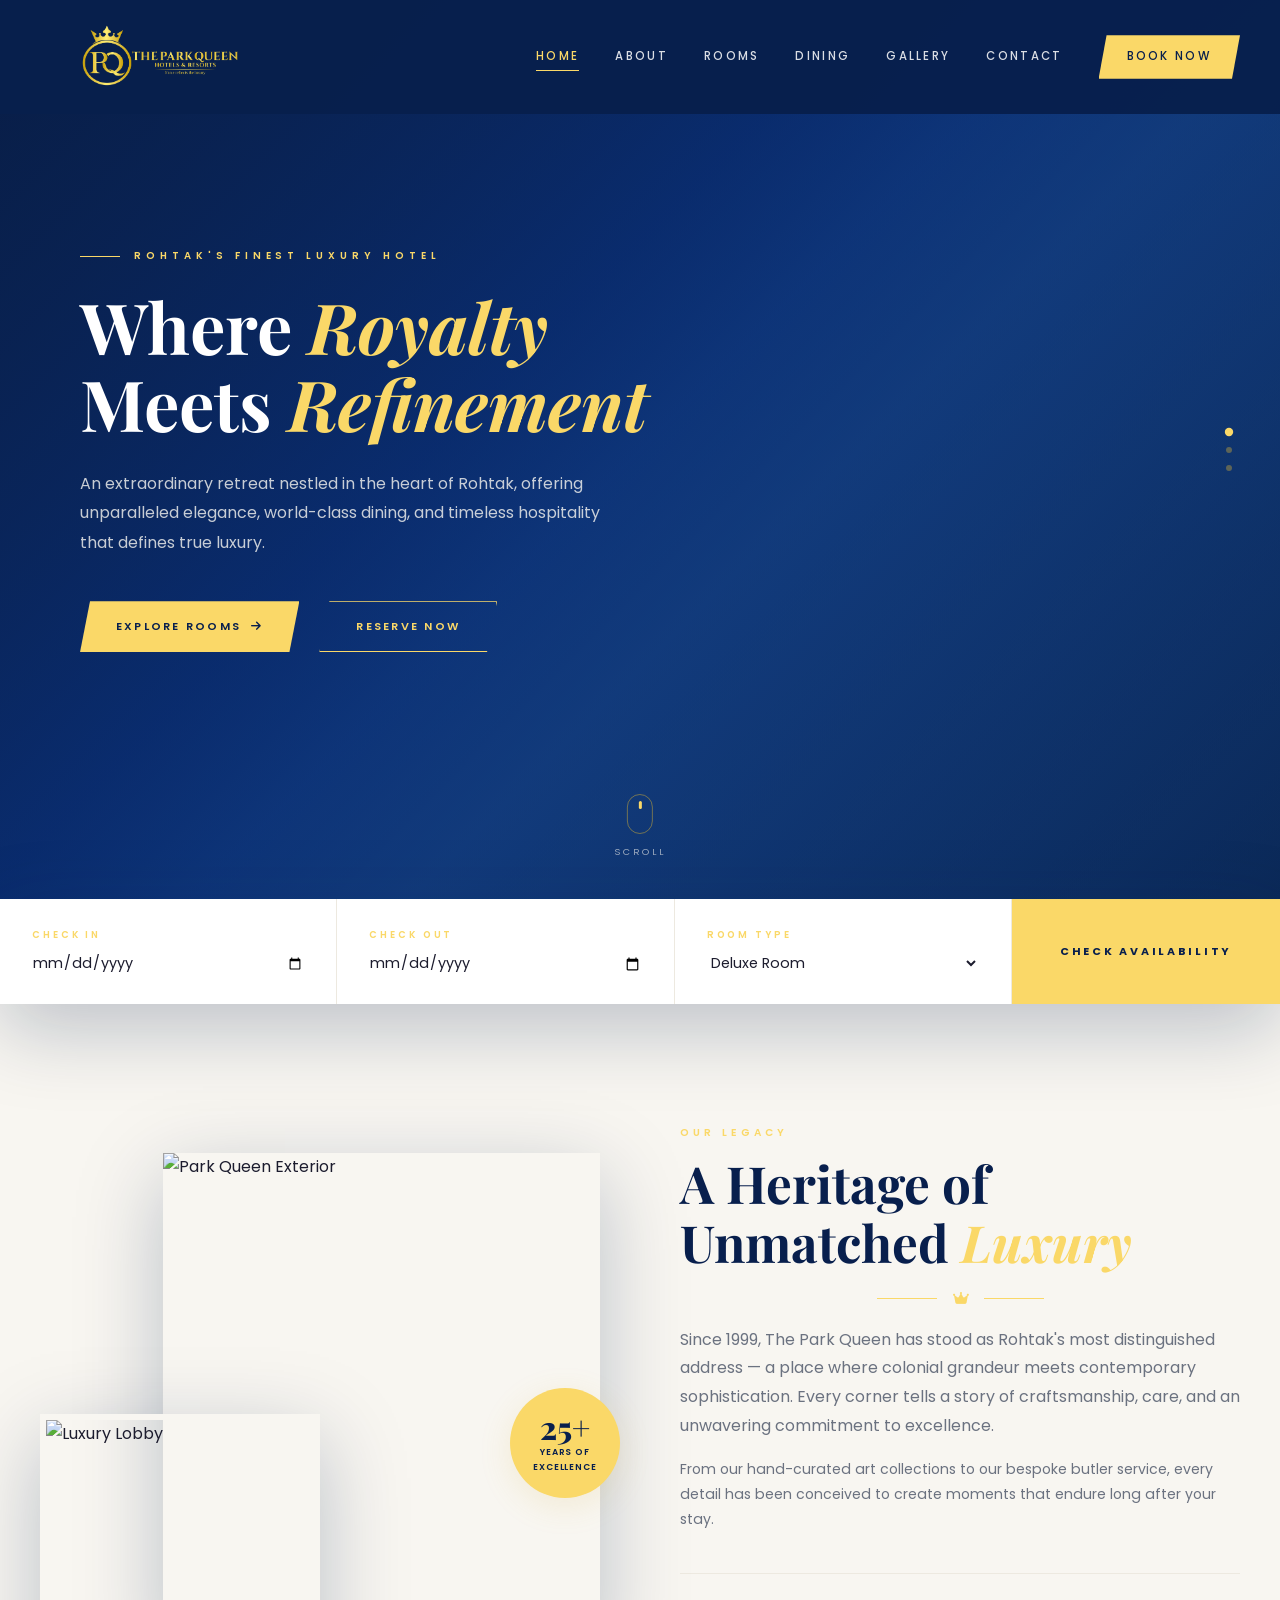
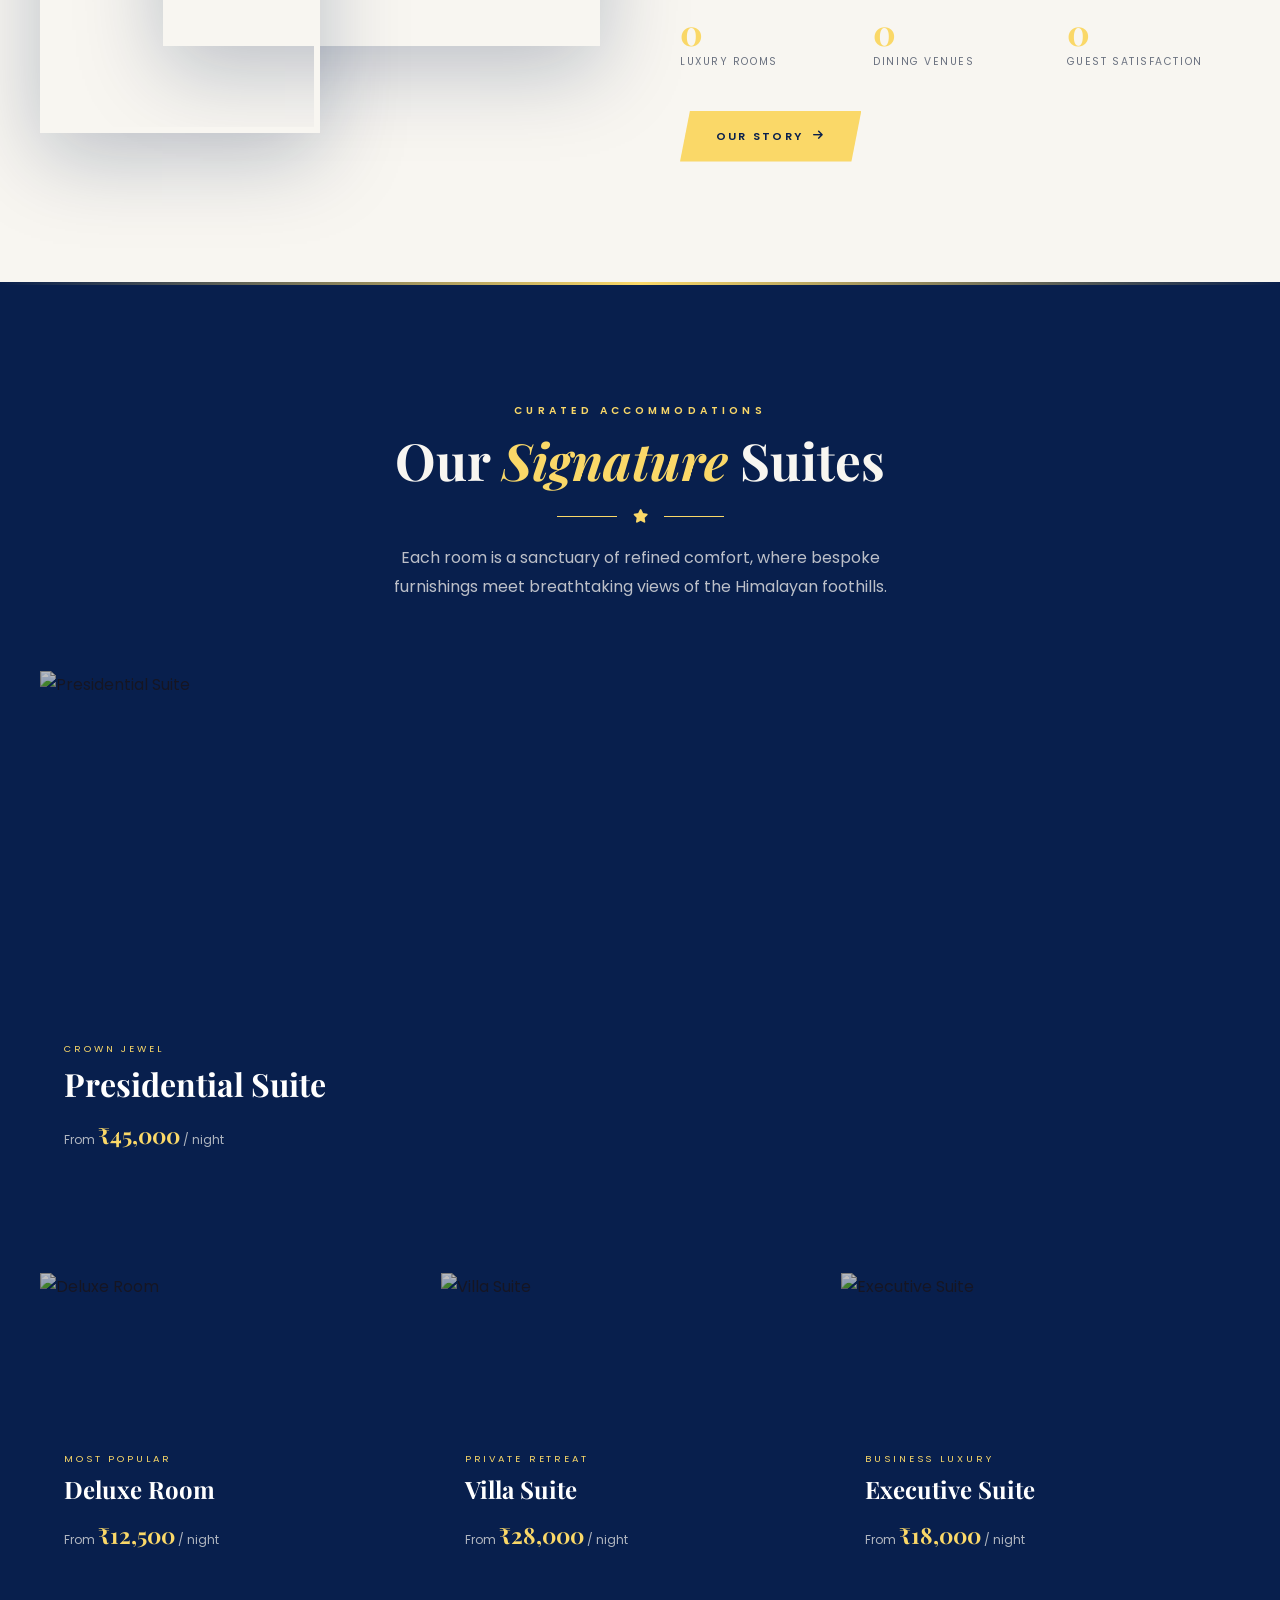
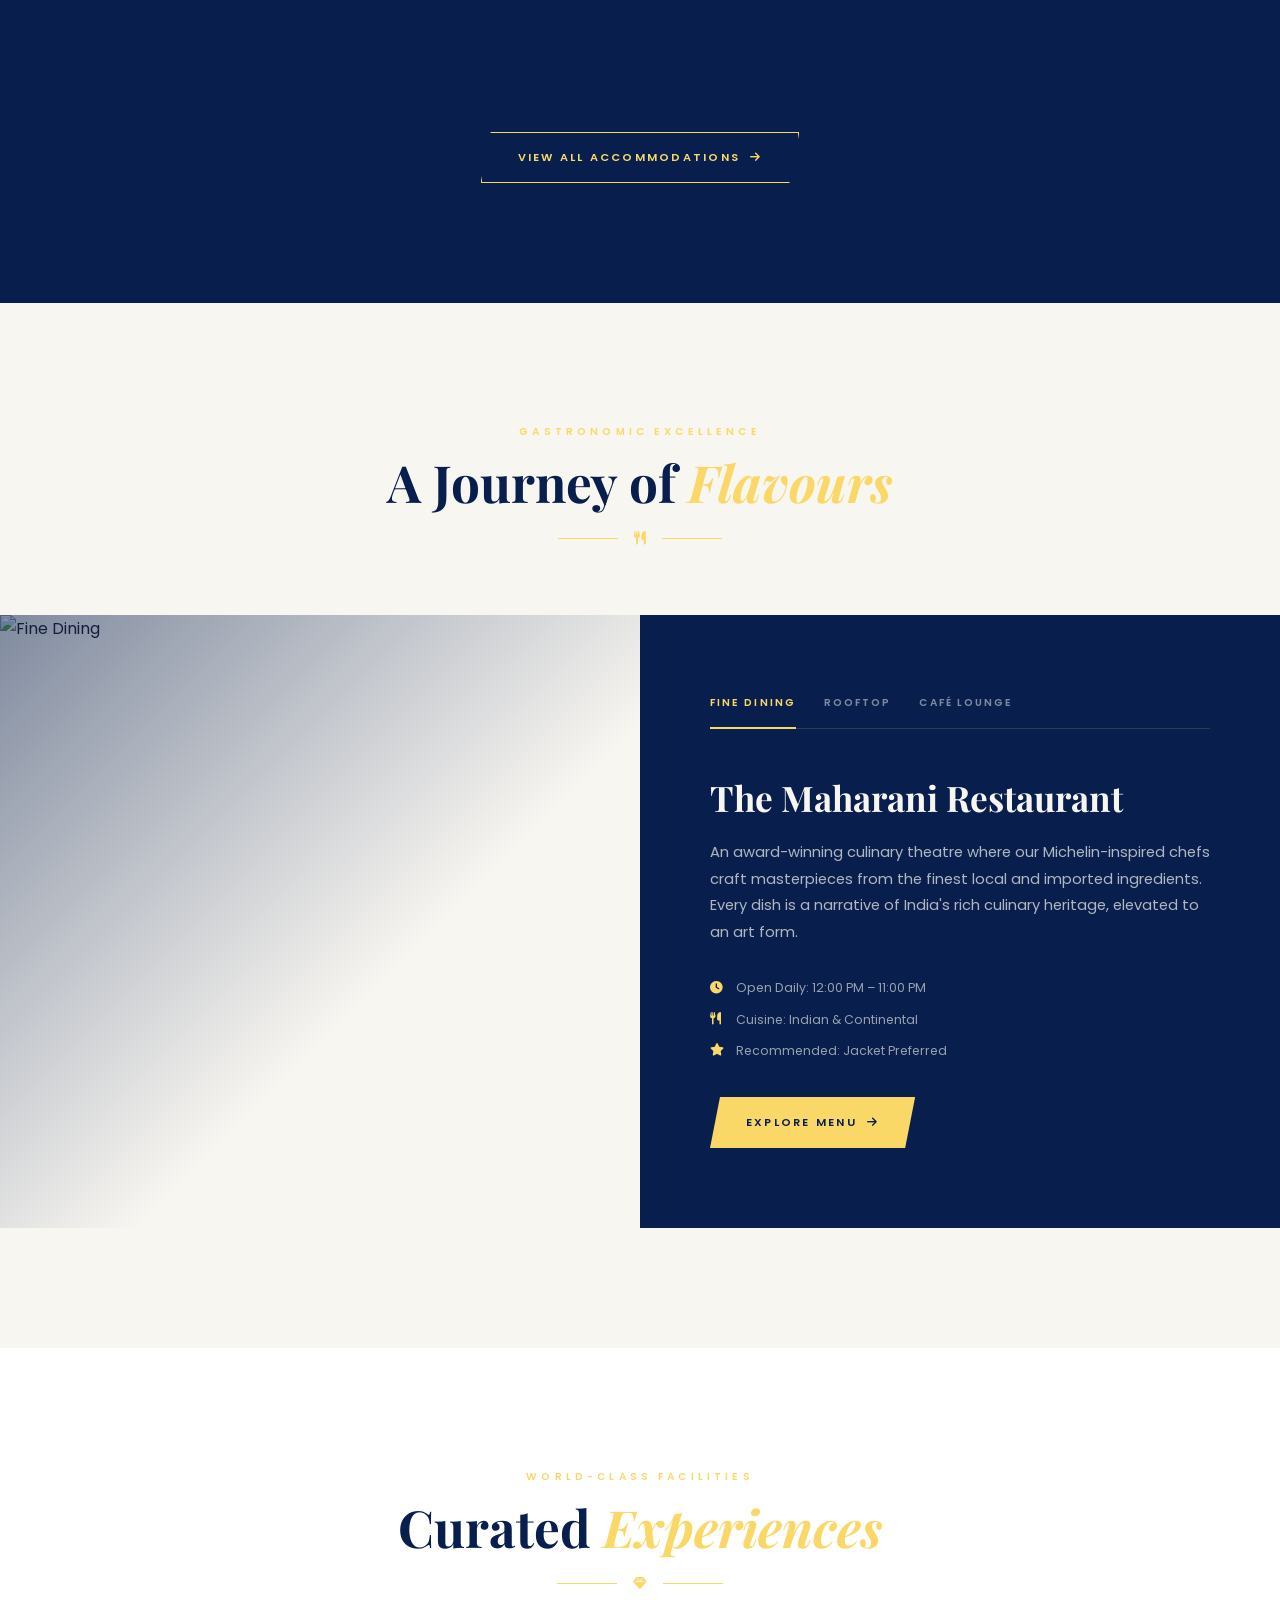
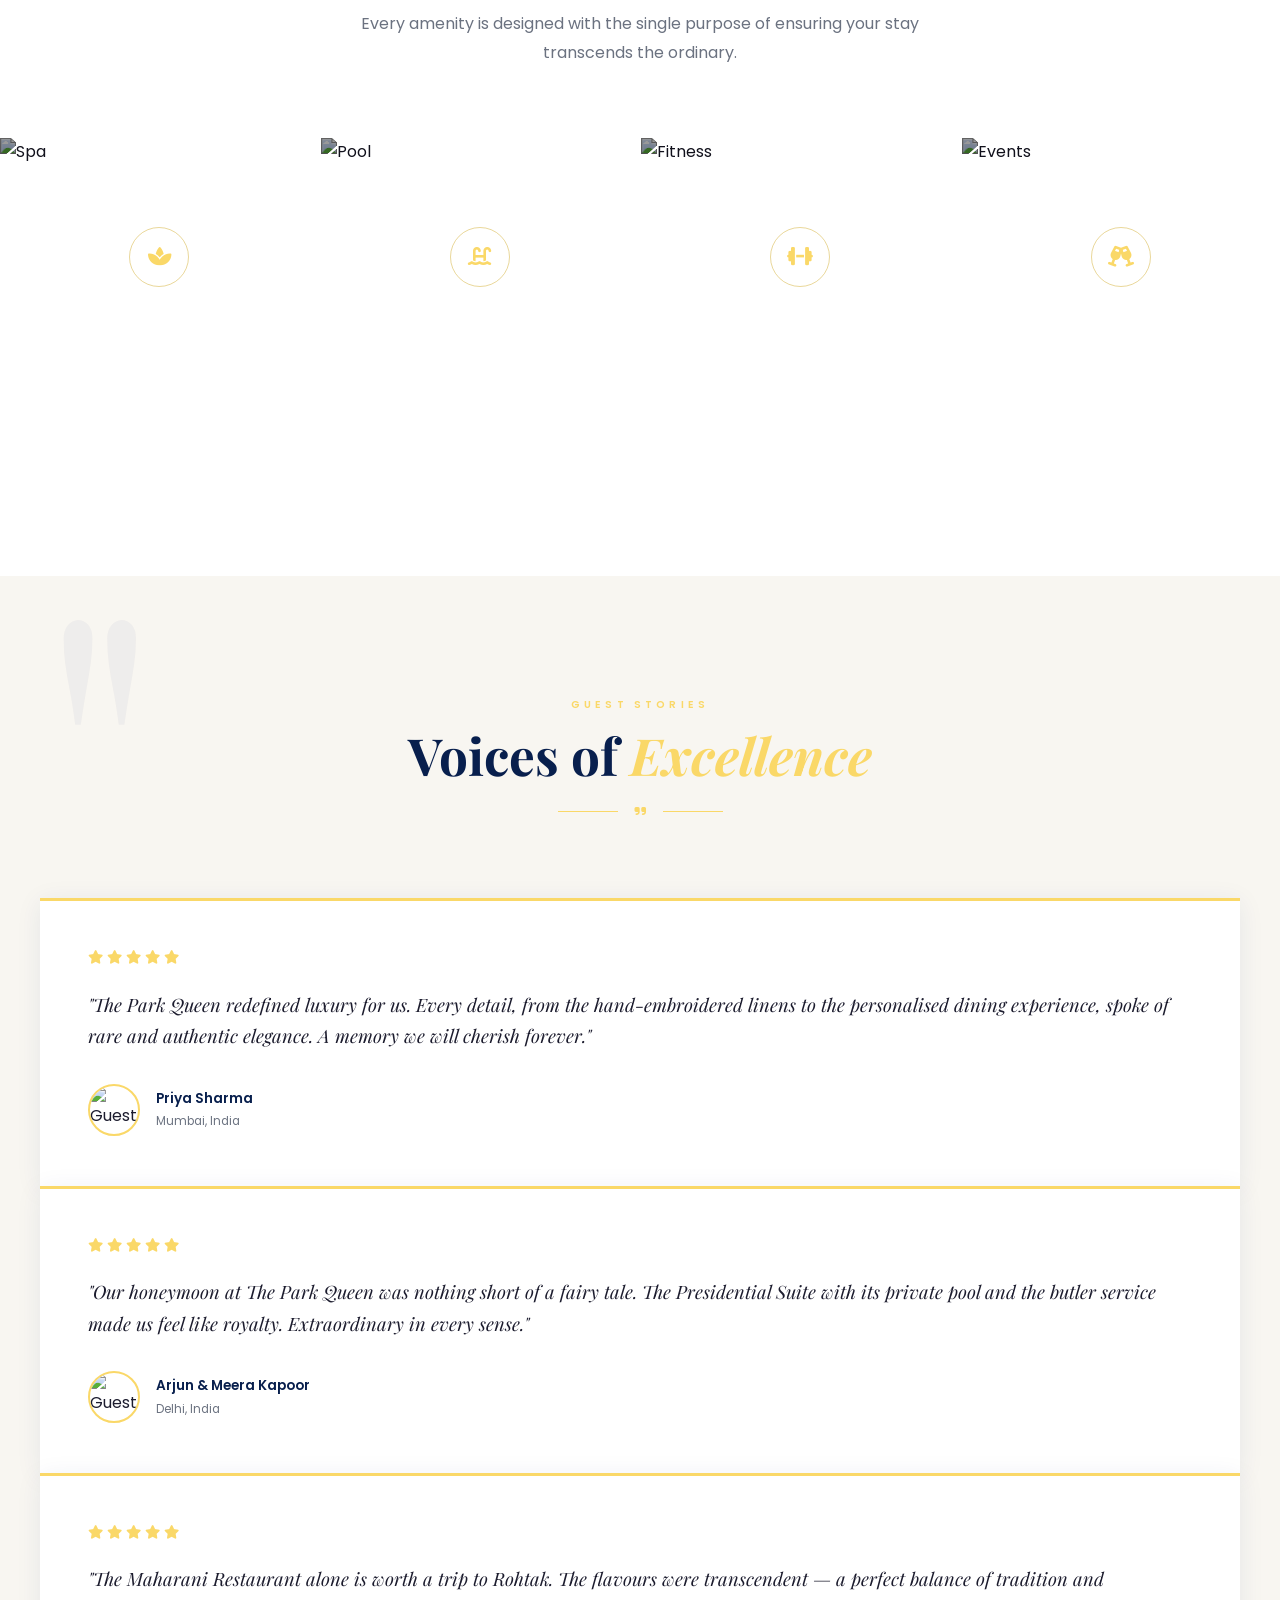
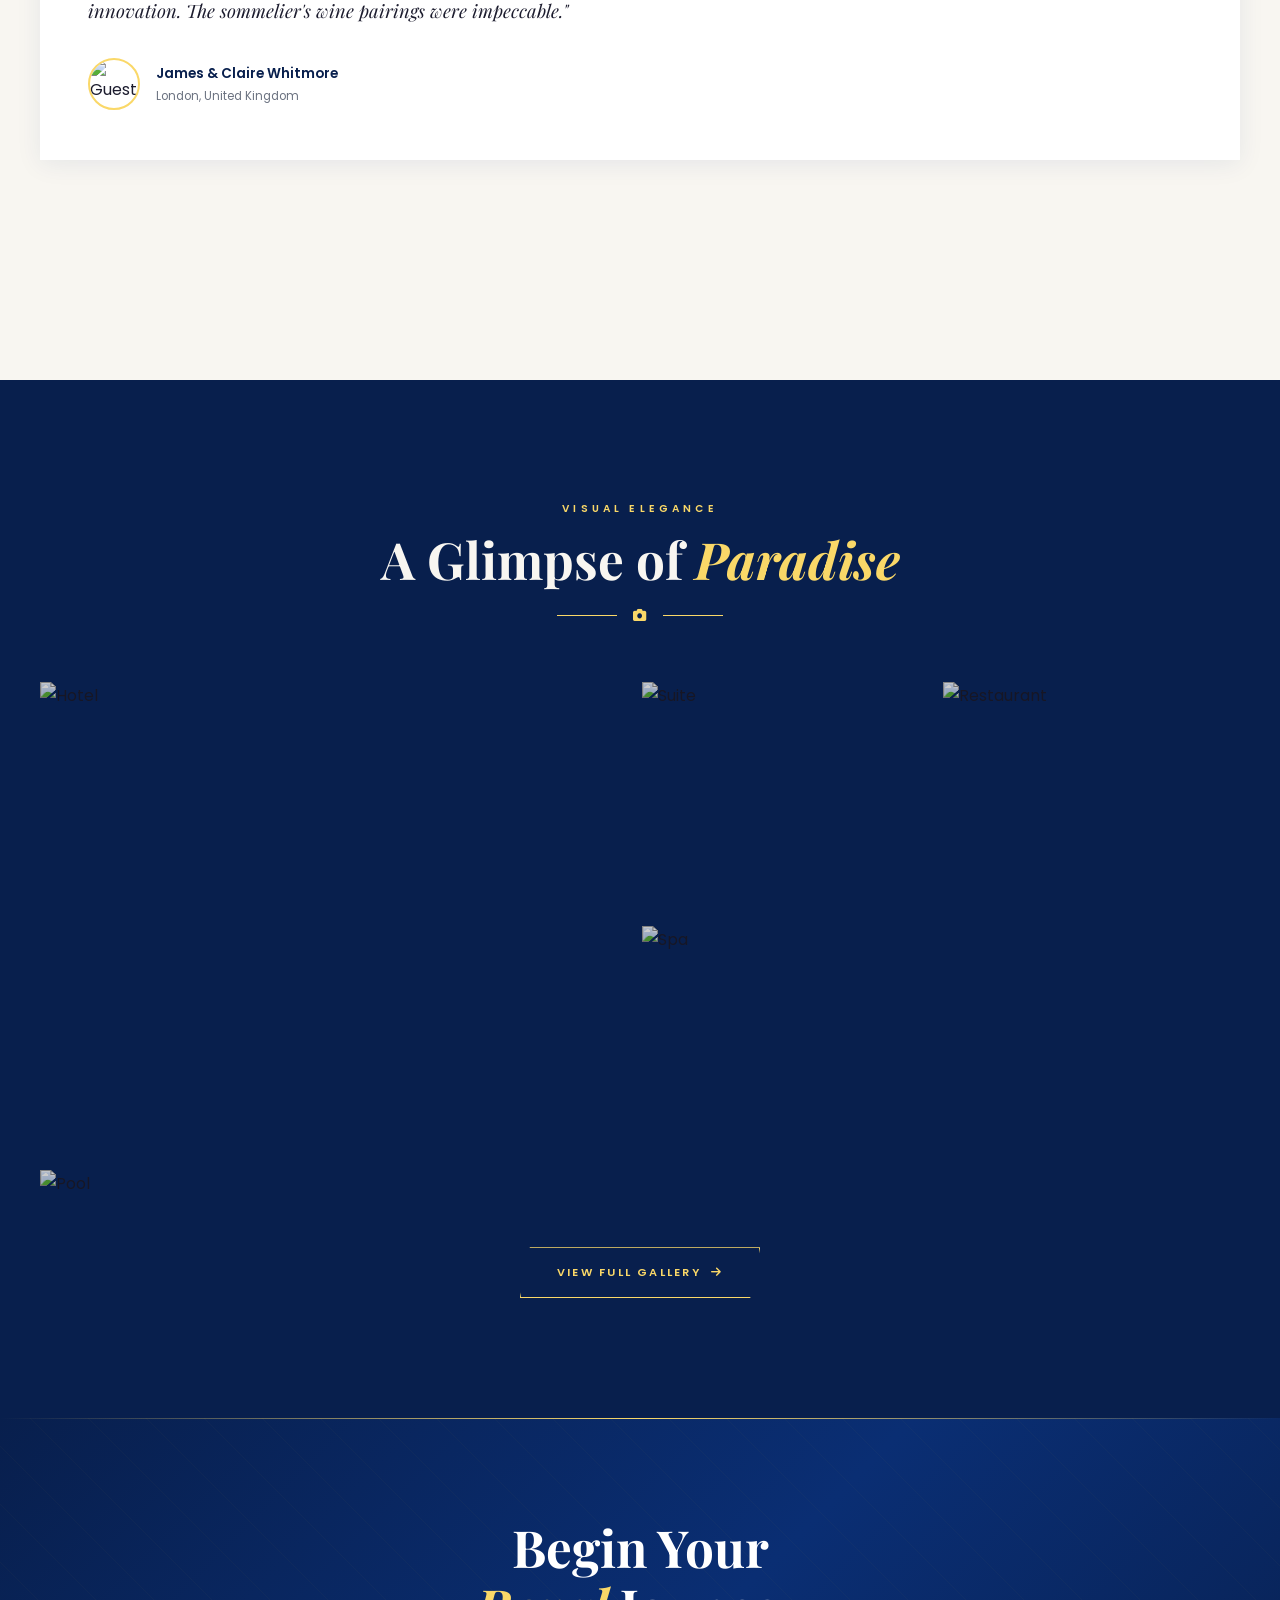
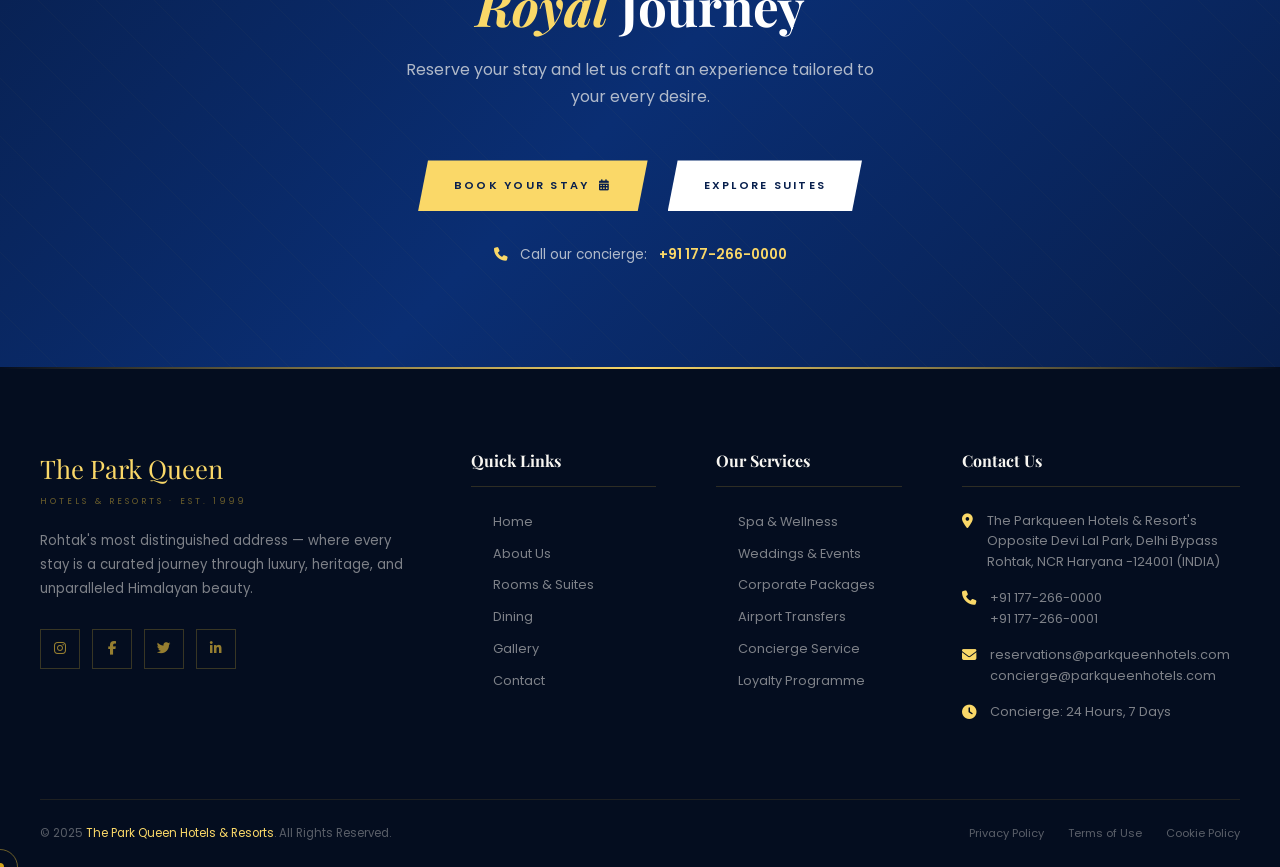
==== commit 51425a72: "changing index2.html page" ====
--- a/index2.html
+++ b/index2.html
@@ -114,7 +114,7 @@
 
       <div class="hero-content">
         <div class="hero-eyebrow">Rohtak's Finest Luxury Hotel</div>
-        <h1 class="hero-title">Where <em>Royalty</em><br />Meets Refinement</h1>
+        <h1 class="hero-title">Where <em>Royalty</em><br />Meets <em>Refinement</em></h1>
         <p class="hero-desc">
           An extraordinary retreat nestled in the heart of Rohtak, offering
           unparalleled elegance, world-class dining, and timeless hospitality
--- a/assets/css/style.css
+++ b/assets/css/style.css
@@ -7,7 +7,7 @@
 /* ─── CSS Variables ─────────────────────────────────────────── */
 :root {
   --royal-blue: #0A2E73;
-  --luxury-gold: #D4AF37;
+  --luxury-gold: #fad868;
   --gold-light: #E8CB6A;
   --gold-dark: #A88B20;
   --navy: #081F4D;
@@ -146,9 +146,10 @@
   left: 0;
   right: 0;
   z-index: 9000;
-  padding: 24px 0;
-  transition: var(--transition);
-  background: transparent;
+  padding: 14px 0;
+  background: rgba(8,31,77,0.97);
+  /* transition: var(--transition);
+  background: transparent; */
 }
 
 .navbar.scrolled {
